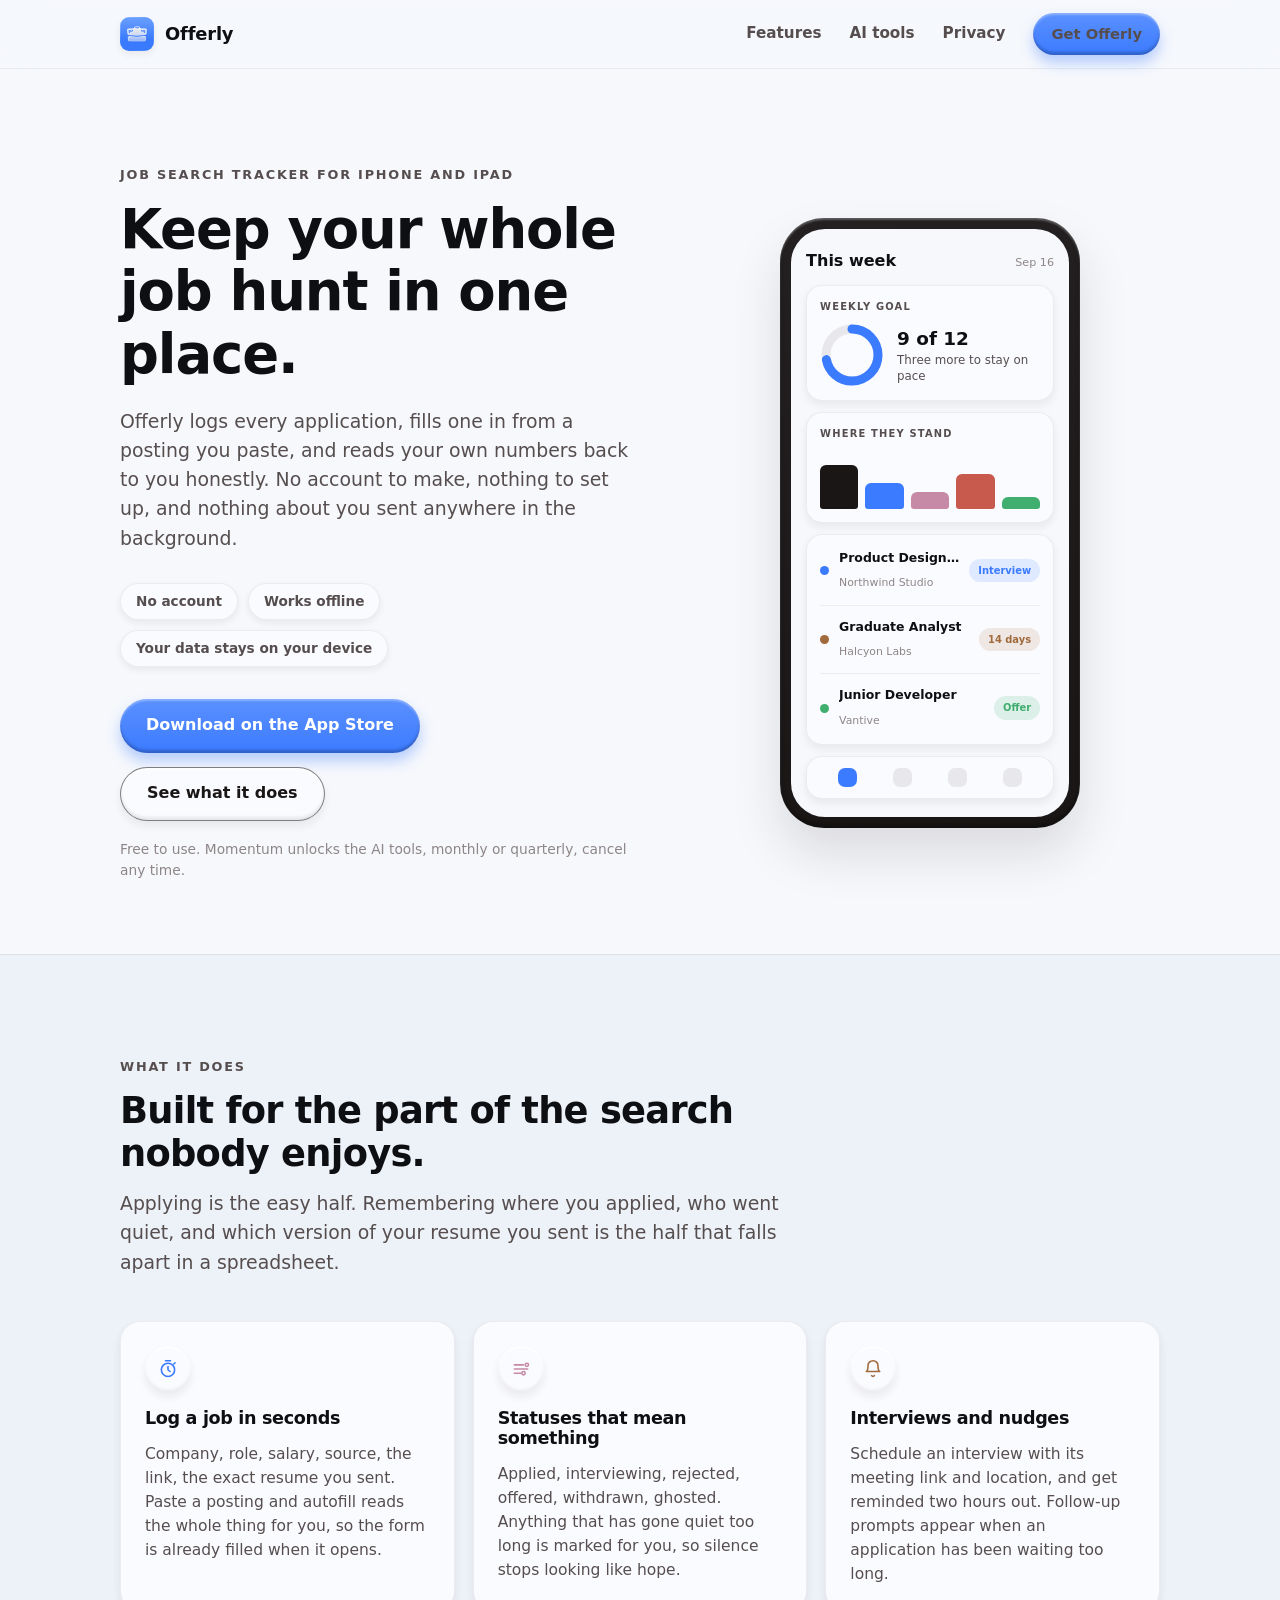
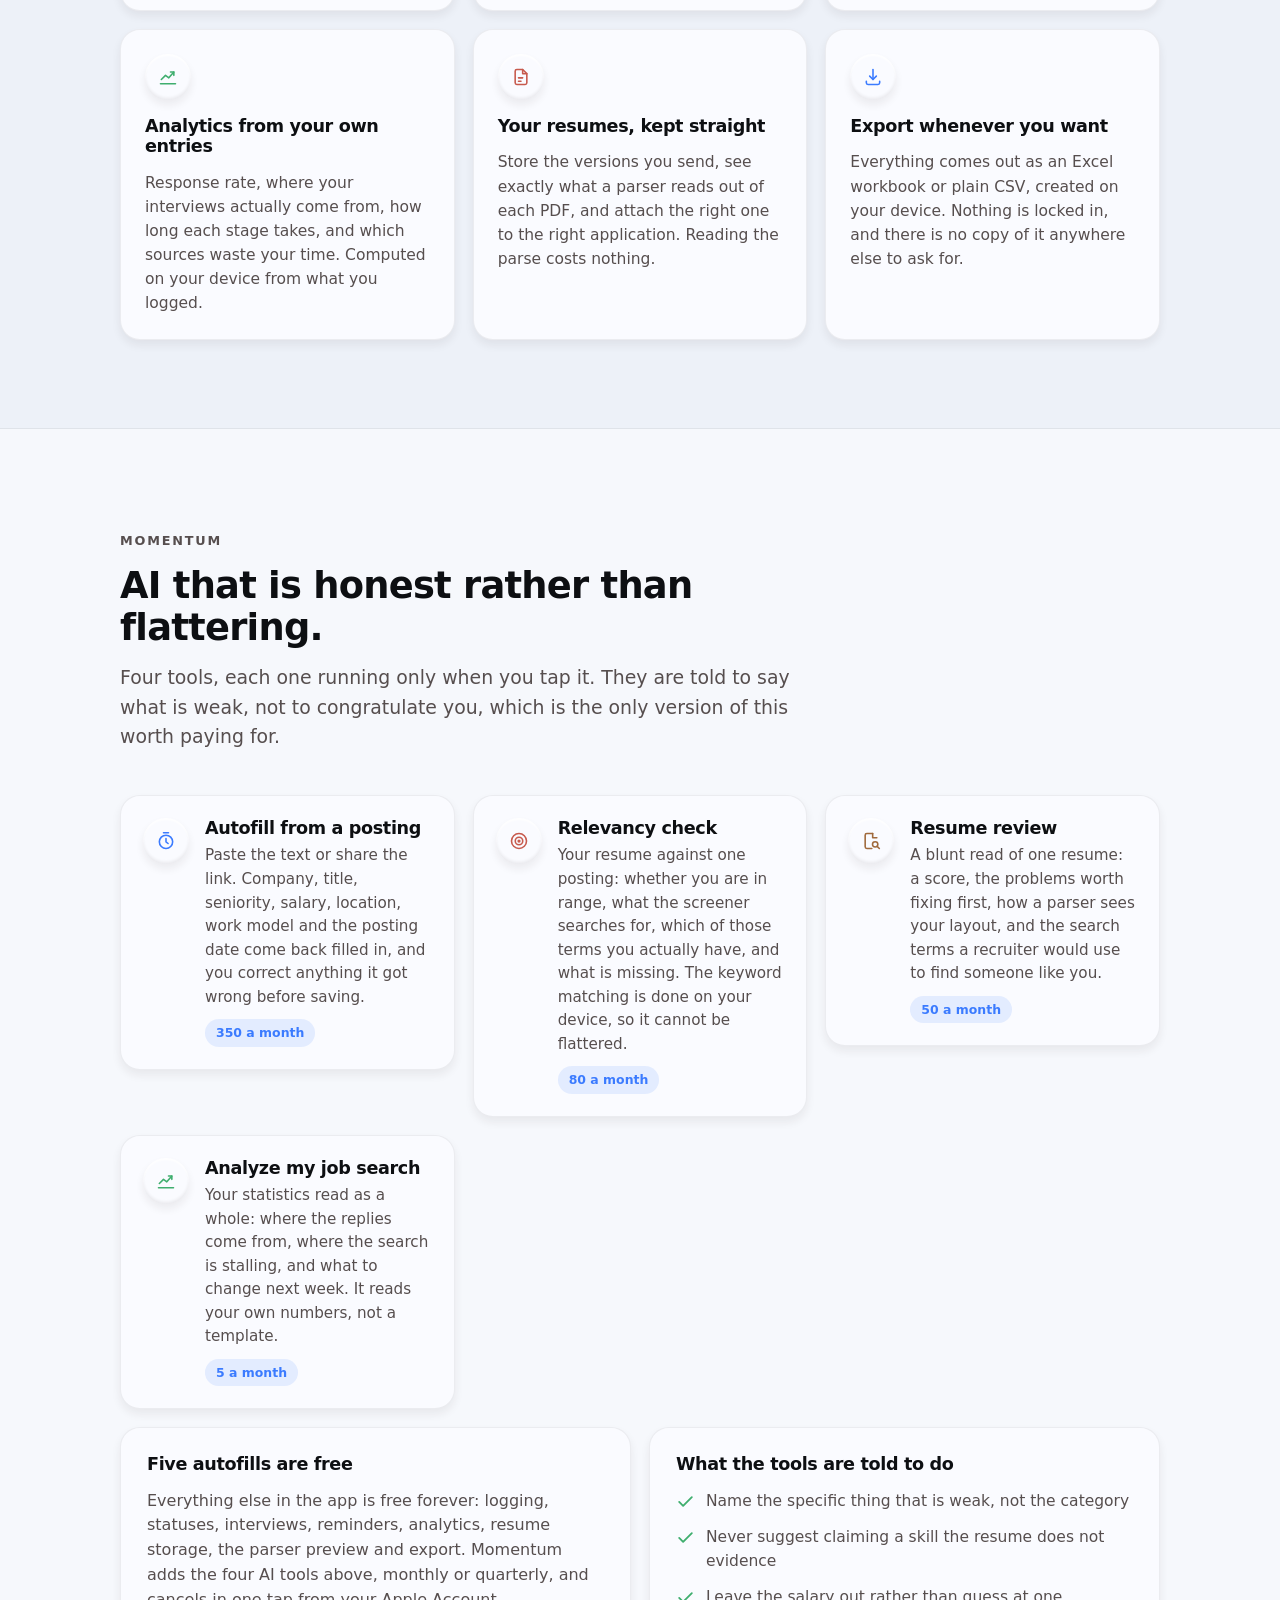
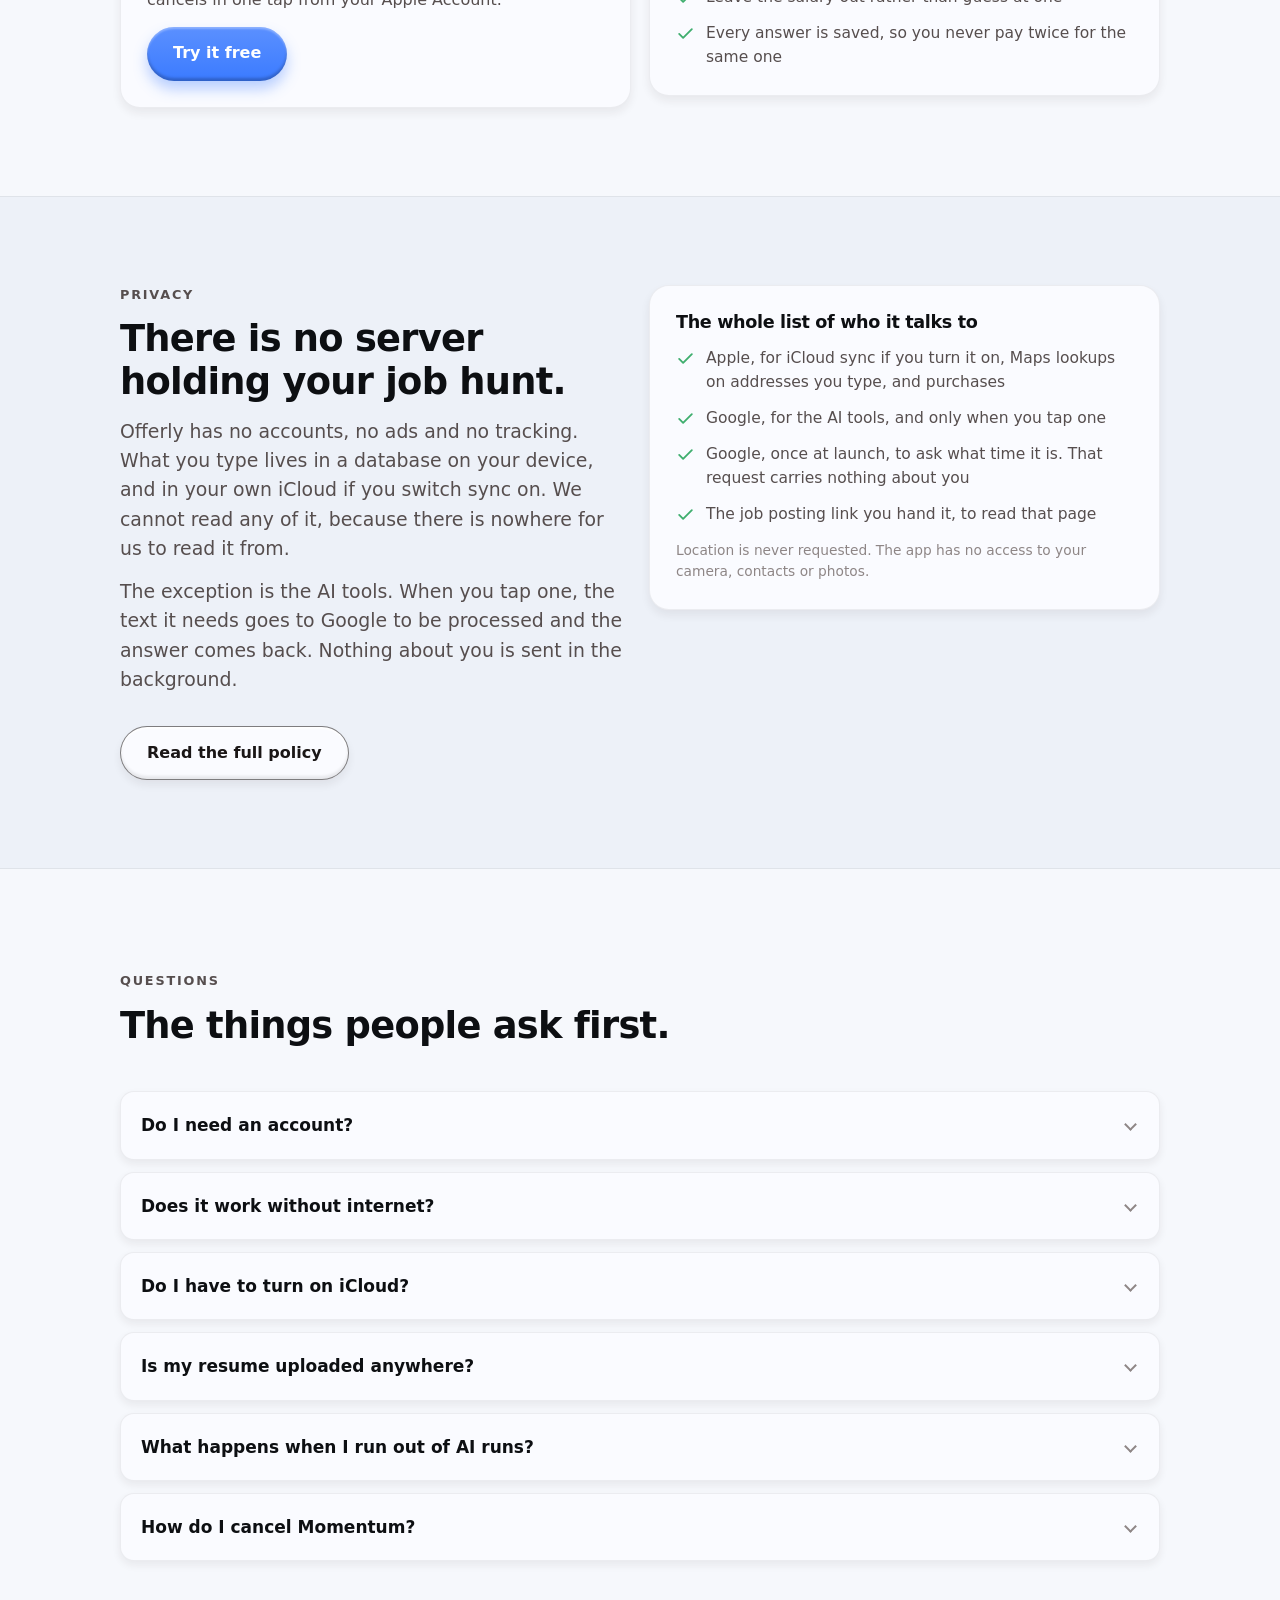
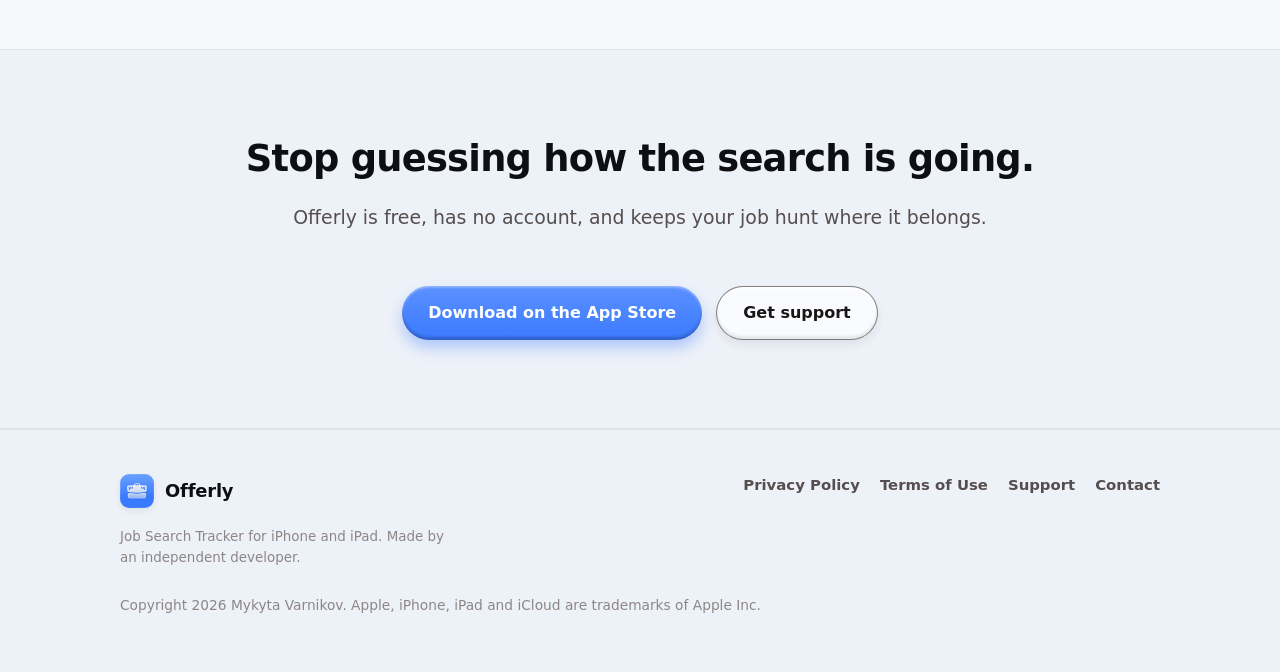
==== index.html @ c95f027c "Add the Offerly site" ====
<!doctype html>
<html lang="en">
<head>
<meta charset="utf-8">
<meta name="viewport" content="width=device-width, initial-scale=1, viewport-fit=cover">
<title>Offerly — Job Search Tracker for iPhone and iPad</title>
<meta name="description" content="Offerly keeps every job application, interview and resume in one place, fills applications in from a posting, and gives you an honest read on what is working. No account, no ads, no server holding your data.">
<link rel="canonical" href="https://kaisse99.github.io/offerly/">
<meta property="og:type" content="website">
<meta property="og:title" content="Offerly — Job Search Tracker">
<meta property="og:description" content="Every application in one place, filled in from the posting, with an honest read on what is working.">
<meta property="og:image" content="https://kaisse99.github.io/offerly/assets/icon.png">
<meta property="og:url" content="https://kaisse99.github.io/offerly/">
<meta name="twitter:card" content="summary_large_image">
<meta name="theme-color" content="#F6F8FC" media="(prefers-color-scheme: light)">
<meta name="theme-color" content="#0D0F12" media="(prefers-color-scheme: dark)">
<link rel="icon" href="assets/icon.png">
<link rel="apple-touch-icon" href="assets/icon.png">
<link rel="stylesheet" href="styles.css">
</head>
<body>
<a class="skip" href="#main">Skip to content</a>

<header class="site-head">
    <div class="wrap">
        <a class="wordmark" href="./"><img src="assets/icon.png" alt="" width="34" height="34">Offerly</a>
        <nav class="site-nav" aria-label="Primary">
            <a class="hide-sm" href="#features">Features</a>
            <a class="hide-sm" href="#ai">AI tools</a>
            <a class="hide-sm" href="#privacy">Privacy</a>
            <a class="btn btn-cobalt" href="https://apps.apple.com/app/offerly/idAPPLE_ID_HERE">Get Offerly</a>
        </nav>
    </div>
</header>

<main id="main">

<section class="hero">
    <div class="wrap">
        <div>
            <p class="eyebrow">Job Search Tracker for iPhone and iPad</p>
            <h1>Keep your whole job hunt in one place.</h1>
            <p class="lede">Offerly logs every application, fills one in from a posting you paste, and reads your own numbers back to you honestly. No account to make, nothing to set up, and nothing about you sent anywhere in the background.</p>
            <ul class="pill-row">
                <li>No account</li>
                <li>Works offline</li>
                <li>Your data stays on your device</li>
            </ul>
            <div class="hero-actions">
                <a class="btn btn-cobalt" href="https://apps.apple.com/app/offerly/idAPPLE_ID_HERE">Download on the App Store</a>
                <a class="btn btn-outline" href="#features">See what it does</a>
            </div>
            <p class="fine hero-note">Free to use. Momentum unlocks the AI tools, monthly or quarterly, cancel any time.</p>
        </div>

        <div class="hero-art">
            <div class="phone" role="img" aria-label="The Offerly home screen: a weekly goal of 9 of 12 applications, a status breakdown, and recent applications.">
                <div class="screen" aria-hidden="true">
                    <div class="screen-top"><strong>This week</strong><span>Sep 16</span></div>

                    <div class="mini">
                        <p class="mini-label">Weekly goal</p>
                        <div class="ring-row">
                            <svg class="ring" viewBox="0 0 64 64"><circle class="track" cx="32" cy="32" r="26"></circle><circle class="fill" cx="32" cy="32" r="26"></circle></svg>
                            <p class="ring-text"><b>9 of 12</b>Three more to stay on pace</p>
                        </div>
                    </div>

                    <div class="mini">
                        <p class="mini-label">Where they stand</p>
                        <div class="bars">
                            <i class="ink" style="height:78%"></i>
                            <i style="height:46%;background:#3B7BFF"></i>
                            <i style="height:30%;background:#C68AA6"></i>
                            <i style="height:62%;background:#C75A4D"></i>
                            <i style="height:22%;background:#3FAE6E"></i>
                        </div>
                    </div>

                    <div class="mini">
                        <div class="row">
                            <span class="dot" style="background:#3B7BFF"></span>
                            <span class="row-main"><b>Product Designer</b><span>Northwind Studio</span></span>
                            <span class="tag" style="background:rgba(59,123,255,.14);color:#3B7BFF">Interview</span>
                        </div>
                        <div class="row">
                            <span class="dot" style="background:#A06A3C"></span>
                            <span class="row-main"><b>Graduate Analyst</b><span>Halcyon Labs</span></span>
                            <span class="tag" style="background:rgba(160,106,60,.14);color:#A06A3C">14 days</span>
                        </div>
                        <div class="row">
                            <span class="dot" style="background:#3FAE6E"></span>
                            <span class="row-main"><b>Junior Developer</b><span>Vantive</span></span>
                            <span class="tag" style="background:rgba(63,174,110,.16);color:#3FAE6E">Offer</span>
                        </div>
                    </div>

                    <div class="mini tabbar"><i></i><i></i><i></i><i></i></div>
                </div>
            </div>
        </div>
    </div>
</section>

<section class="band band-sink" id="features">
    <div class="wrap">
        <div class="band-head">
            <p class="eyebrow">What it does</p>
            <h2>Built for the part of the search nobody enjoys.</h2>
            <p class="lede">Applying is the easy half. Remembering where you applied, who went quiet, and which version of your resume you sent is the half that falls apart in a spreadsheet.</p>
        </div>

        <div class="grid">
            <article class="card feature">
                <span class="badge accent"><svg viewBox="0 0 24 24" fill="none" stroke="currentColor" stroke-width="1.9" stroke-linecap="round" stroke-linejoin="round"><circle cx="12" cy="13" r="8"></circle><path d="M12 9v4l2.5 2M9 2h6M19 6l1.5-1.5"></path></svg></span>
                <h3>Log a job in seconds</h3>
                <p>Company, role, salary, source, the link, the exact resume you sent. Paste a posting and autofill reads the whole thing for you, so the form is already filled when it opens.</p>
            </article>

            <article class="card feature">
                <span class="badge rose"><svg viewBox="0 0 24 24" fill="none" stroke="currentColor" stroke-width="1.9" stroke-linecap="round" stroke-linejoin="round"><path d="M4 7h11M4 12h16M4 17h8"></path><circle cx="19" cy="7" r="2"></circle><circle cx="15" cy="17" r="2"></circle></svg></span>
                <h3>Statuses that mean something</h3>
                <p>Applied, interviewing, rejected, offered, withdrawn, ghosted. Anything that has gone quiet too long is marked for you, so silence stops looking like hope.</p>
            </article>

            <article class="card feature">
                <span class="badge amber"><svg viewBox="0 0 24 24" fill="none" stroke="currentColor" stroke-width="1.9" stroke-linecap="round" stroke-linejoin="round"><path d="M18 8A6 6 0 1 0 6 8c0 6-2 7-2 7h16s-2-1-2-7"></path><path d="M10.3 20a2 2 0 0 0 3.4 0"></path></svg></span>
                <h3>Interviews and nudges</h3>
                <p>Schedule an interview with its meeting link and location, and get reminded two hours out. Follow-up prompts appear when an application has been waiting too long.</p>
            </article>

            <article class="card feature">
                <span class="badge green"><svg viewBox="0 0 24 24" fill="none" stroke="currentColor" stroke-width="1.9" stroke-linecap="round" stroke-linejoin="round"><path d="M3 20h18"></path><path d="M4 15l5-5 4 3 6-7"></path><path d="M19 6h-4M19 6v4"></path></svg></span>
                <h3>Analytics from your own entries</h3>
                <p>Response rate, where your interviews actually come from, how long each stage takes, and which sources waste your time. Computed on your device from what you logged.</p>
            </article>

            <article class="card feature">
                <span class="badge rust"><svg viewBox="0 0 24 24" fill="none" stroke="currentColor" stroke-width="1.9" stroke-linecap="round" stroke-linejoin="round"><path d="M14 3H7a2 2 0 0 0-2 2v14a2 2 0 0 0 2 2h10a2 2 0 0 0 2-2V8z"></path><path d="M14 3v5h5M9 13h5M9 17h3"></path></svg></span>
                <h3>Your resumes, kept straight</h3>
                <p>Store the versions you send, see exactly what a parser reads out of each PDF, and attach the right one to the right application. Reading the parse costs nothing.</p>
            </article>

            <article class="card feature">
                <span class="badge accent"><svg viewBox="0 0 24 24" fill="none" stroke="currentColor" stroke-width="1.9" stroke-linecap="round" stroke-linejoin="round"><path d="M12 3v12"></path><path d="M8 11l4 4 4-4"></path><path d="M4 17v2a2 2 0 0 0 2 2h12a2 2 0 0 0 2-2v-2"></path></svg></span>
                <h3>Export whenever you want</h3>
                <p>Everything comes out as an Excel workbook or plain CSV, created on your device. Nothing is locked in, and there is no copy of it anywhere else to ask for.</p>
            </article>
        </div>
    </div>
</section>

<section class="band" id="ai">
    <div class="wrap">
        <div class="band-head">
            <p class="eyebrow">Momentum</p>
            <h2>AI that is honest rather than flattering.</h2>
            <p class="lede">Four tools, each one running only when you tap it. They are told to say what is weak, not to congratulate you, which is the only version of this worth paying for.</p>
        </div>

        <div class="split">
            <article class="card tool">
                <span class="badge accent"><svg viewBox="0 0 24 24" fill="none" stroke="currentColor" stroke-width="1.9" stroke-linecap="round" stroke-linejoin="round"><circle cx="12" cy="13" r="8"></circle><path d="M12 9v4l2.5 2M9 2h6"></path></svg></span>
                <div>
                    <h3>Autofill from a posting</h3>
                    <p>Paste the text or share the link. Company, title, seniority, salary, location, work model and the posting date come back filled in, and you correct anything it got wrong before saving.</p>
                    <span class="allow">350 a month</span>
                </div>
            </article>

            <article class="card tool">
                <span class="badge rust"><svg viewBox="0 0 24 24" fill="none" stroke="currentColor" stroke-width="1.9" stroke-linecap="round" stroke-linejoin="round"><circle cx="12" cy="12" r="9"></circle><circle cx="12" cy="12" r="4.5"></circle><circle cx="12" cy="12" r="1"></circle></svg></span>
                <div>
                    <h3>Relevancy check</h3>
                    <p>Your resume against one posting: whether you are in range, what the screener searches for, which of those terms you actually have, and what is missing. The keyword matching is done on your device, so it cannot be flattered.</p>
                    <span class="allow">80 a month</span>
                </div>
            </article>

            <article class="card tool">
                <span class="badge amber"><svg viewBox="0 0 24 24" fill="none" stroke="currentColor" stroke-width="1.9" stroke-linecap="round" stroke-linejoin="round"><path d="M14 3H7a2 2 0 0 0-2 2v14a2 2 0 0 0 2 2h6"></path><path d="M14 3v5h5"></path><circle cx="17" cy="16" r="3.2"></circle><path d="M19.4 18.4L22 21"></path></svg></span>
                <div>
                    <h3>Resume review</h3>
                    <p>A blunt read of one resume: a score, the problems worth fixing first, how a parser sees your layout, and the search terms a recruiter would use to find someone like you.</p>
                    <span class="allow">50 a month</span>
                </div>
            </article>

            <article class="card tool">
                <span class="badge green"><svg viewBox="0 0 24 24" fill="none" stroke="currentColor" stroke-width="1.9" stroke-linecap="round" stroke-linejoin="round"><path d="M3 20h18"></path><path d="M4 15l5-5 4 3 6-7"></path><path d="M19 6h-4M19 6v4"></path></svg></span>
                <div>
                    <h3>Analyze my job search</h3>
                    <p>Your statistics read as a whole: where the replies come from, where the search is stalling, and what to change next week. It reads your own numbers, not a template.</p>
                    <span class="allow">5 a month</span>
                </div>
            </article>
        </div>

        <div class="split" style="margin-top:18px">
            <article class="card note">
                <h3>Five autofills are free</h3>
                <p class="lede" style="font-size:1rem">Everything else in the app is free forever: logging, statuses, interviews, reminders, analytics, resume storage, the parser preview and export. Momentum adds the four AI tools above, monthly or quarterly, and cancels in one tap from your Apple Account.</p>
                <a class="btn btn-cobalt" href="https://apps.apple.com/app/offerly/idAPPLE_ID_HERE" style="justify-self:start">Try it free</a>
            </article>
            <article class="card note">
                <h3>What the tools are told to do</h3>
                <ul class="checks">
                    <li><svg viewBox="0 0 24 24" fill="none" stroke="currentColor" stroke-width="2.3" stroke-linecap="round" stroke-linejoin="round"><path d="M4 12.5l5 5L20 6.5"></path></svg>Name the specific thing that is weak, not the category</li>
                    <li><svg viewBox="0 0 24 24" fill="none" stroke="currentColor" stroke-width="2.3" stroke-linecap="round" stroke-linejoin="round"><path d="M4 12.5l5 5L20 6.5"></path></svg>Never suggest claiming a skill the resume does not evidence</li>
                    <li><svg viewBox="0 0 24 24" fill="none" stroke="currentColor" stroke-width="2.3" stroke-linecap="round" stroke-linejoin="round"><path d="M4 12.5l5 5L20 6.5"></path></svg>Leave the salary out rather than guess at one</li>
                    <li><svg viewBox="0 0 24 24" fill="none" stroke="currentColor" stroke-width="2.3" stroke-linecap="round" stroke-linejoin="round"><path d="M4 12.5l5 5L20 6.5"></path></svg>Every answer is saved, so you never pay twice for the same one</li>
                </ul>
            </article>
        </div>
    </div>
</section>

<section class="band band-sink" id="privacy">
    <div class="wrap">
        <div class="split">
            <div>
                <p class="eyebrow">Privacy</p>
                <h2>There is no server holding your job hunt.</h2>
                <p class="lede" style="margin-top:14px">Offerly has no accounts, no ads and no tracking. What you type lives in a database on your device, and in your own iCloud if you switch sync on. We cannot read any of it, because there is nowhere for us to read it from.</p>
                <p class="lede" style="margin-top:14px">The exception is the AI tools. When you tap one, the text it needs goes to Google to be processed and the answer comes back. Nothing about you is sent in the background.</p>
                <div class="hero-actions">
                    <a class="btn btn-outline" href="privacy.html">Read the full policy</a>
                </div>
            </div>
            <article class="card note">
                <h3>The whole list of who it talks to</h3>
                <ul class="checks">
                    <li><svg viewBox="0 0 24 24" fill="none" stroke="currentColor" stroke-width="2.3" stroke-linecap="round" stroke-linejoin="round"><path d="M4 12.5l5 5L20 6.5"></path></svg>Apple, for iCloud sync if you turn it on, Maps lookups on addresses you type, and purchases</li>
                    <li><svg viewBox="0 0 24 24" fill="none" stroke="currentColor" stroke-width="2.3" stroke-linecap="round" stroke-linejoin="round"><path d="M4 12.5l5 5L20 6.5"></path></svg>Google, for the AI tools, and only when you tap one</li>
                    <li><svg viewBox="0 0 24 24" fill="none" stroke="currentColor" stroke-width="2.3" stroke-linecap="round" stroke-linejoin="round"><path d="M4 12.5l5 5L20 6.5"></path></svg>Google, once at launch, to ask what time it is. That request carries nothing about you</li>
                    <li><svg viewBox="0 0 24 24" fill="none" stroke="currentColor" stroke-width="2.3" stroke-linecap="round" stroke-linejoin="round"><path d="M4 12.5l5 5L20 6.5"></path></svg>The job posting link you hand it, to read that page</li>
                </ul>
                <p class="fine">Location is never requested. The app has no access to your camera, contacts or photos.</p>
            </article>
        </div>
    </div>
</section>

<section class="band">
    <div class="wrap">
        <div class="band-head">
            <p class="eyebrow">Questions</p>
            <h2>The things people ask first.</h2>
        </div>

        <details class="faq">
            <summary>Do I need an account?</summary>
            <p>No. There is nothing to sign up for and no password. Open the app and start logging.</p>
        </details>
        <details class="faq">
            <summary>Does it work without internet?</summary>
            <p>Everything except the AI tools works offline, including logging, editing, analytics, reminders and export. The AI tools need a connection because the models run on Google's side.</p>
        </details>
        <details class="faq">
            <summary>Do I have to turn on iCloud?</summary>
            <p>No. iCloud sync is a switch in Settings, off unless you turn it on. With it on, your applications follow you to your other devices through your own private iCloud database.</p>
        </details>
        <details class="faq">
            <summary>Is my resume uploaded anywhere?</summary>
            <p>The PDF itself is never uploaded. When you run a tool that needs it, the text read out of that one resume is sent to be processed, and nothing else. The file stays on your device.</p>
        </details>
        <details class="faq">
            <summary>What happens when I run out of AI runs?</summary>
            <p>The tool tells you how many you have left and when the count resets, and the rest of the app carries on as normal. Allowances reset at the start of each month, and a run that fails without being processed is given back.</p>
        </details>
        <details class="faq">
            <summary>How do I cancel Momentum?</summary>
            <p>In the Settings app on your device, under your Apple Account, then Subscriptions. Cancelling stops the renewal and the AI tools keep working until the period you paid for ends.</p>
        </details>
    </div>
</section>

<section class="band band-sink">
    <div class="wrap cta">
        <h2>Stop guessing how the search is going.</h2>
        <p class="lede" style="text-align:center">Offerly is free, has no account, and keeps your job hunt where it belongs.</p>
        <div class="hero-actions">
            <a class="btn btn-cobalt" href="https://apps.apple.com/app/offerly/idAPPLE_ID_HERE">Download on the App Store</a>
            <a class="btn btn-outline" href="support.html">Get support</a>
        </div>
    </div>
</section>

</main>

<footer class="site-foot">
    <div class="wrap">
        <div>
            <a class="wordmark" href="./"><img src="assets/icon.png" alt="" width="34" height="34">Offerly</a>
            <p class="foot-note" style="margin-top:12px">Job Search Tracker for iPhone and iPad. Made by an independent developer.</p>
        </div>
        <nav class="foot-links" aria-label="Footer">
            <a href="privacy.html">Privacy Policy</a>
            <a href="terms.html">Terms of Use</a>
            <a href="support.html">Support</a>
            <a href="mailto:privacy.offerly@gmail.com">Contact</a>
        </nav>
    </div>
    <div class="wrap" style="margin-top:26px">
        <p class="fine">Copyright 2026 Mykyta Varnikov. Apple, iPhone, iPad and iCloud are trademarks of Apple Inc.</p>
    </div>
</footer>

</body>
</html>
---- styles.css ----
/* Offerly website — the app's clay design system, ported from Theme.swift.
   Palette, radii and shadow recipes are the same values the app compiles. */

:root {
    color-scheme: light dark;

    --bg: #F6F8FC;
    --bg-sink: #EDF1F8;
    --surface: #FAFBFF;

    --ink: #1A1616;
    --ink-strong: #0D0F12;
    --on-ink: #FFFFFF;
    --muted: #8E8686;
    --section: #564E4E;

    --accent: #3B7BFF;
    --accent-lift: #5B90FF;
    --green: #3FAE6E;
    --rust: #C75A4D;
    --amber: #A06A3C;
    --rose: #C68AA6;

    --card-edge: rgba(0, 0, 0, 0.06);
    --outline: rgba(26, 22, 22, 0.55);
    --shadow: rgba(43, 31, 31, 0.07);
    --shadow-deep: rgba(43, 31, 31, 0.13);
    --rim: rgba(255, 255, 255, 0.9);
    --shade: rgba(0, 0, 0, 0.08);
    --track: rgba(26, 22, 22, 0.08);
    --bezel: #1A1616;

    --radius: 20px;
    --radius-sm: 14px;
    --gutter: clamp(20px, 5vw, 40px);
    --measure: 1120px;
}

@media (prefers-color-scheme: dark) {
    :root {
        --bg: #0D0F12;
        --bg-sink: #090B0E;
        --surface: #15181D;

        --ink: #F5EFEF;
        --ink-strong: #F6F8FC;
        --on-ink: #1A1616;
        --muted: #ADA7A7;
        --section: #D6D0D0;

        --card-edge: rgba(255, 255, 255, 0.07);
        --outline: rgba(245, 239, 239, 0.45);
        --shadow: rgba(0, 0, 0, 0.40);
        --shadow-deep: rgba(0, 0, 0, 0.55);
        --rim: rgba(255, 255, 255, 0.06);
        --shade: rgba(0, 0, 0, 0.45);
        --track: rgba(255, 255, 255, 0.10);
        --bezel: #2A2D33;
    }
}

*, *::before, *::after { box-sizing: border-box; }

html { -webkit-text-size-adjust: 100%; scroll-behavior: smooth; }

@media (prefers-reduced-motion: reduce) {
    html { scroll-behavior: auto; }
    * { animation-duration: 0.01ms !important; transition-duration: 0.01ms !important; }
}

body {
    margin: 0;
    padding: env(safe-area-inset-top, 0px) 0 env(safe-area-inset-bottom, 0px);
    background: var(--bg);
    color: var(--ink);
    font-family: ui-rounded, "SF Pro Rounded", -apple-system, BlinkMacSystemFont, "Segoe UI Variable Display", "Segoe UI", system-ui, sans-serif;
    font-size: 17px;
    line-height: 1.55;
    -webkit-font-smoothing: antialiased;
}

img { max-width: 100%; display: block; }
a { color: var(--accent); text-underline-offset: 3px; }
a:hover { color: var(--accent-lift); }

h1, h2, h3 { color: var(--ink-strong); line-height: 1.15; letter-spacing: -0.02em; margin: 0; }
h1 { font-size: clamp(2.1rem, 5.4vw, 3.4rem); font-weight: 800; }
h2 { font-size: clamp(1.6rem, 3.6vw, 2.3rem); font-weight: 800; }
h3 { font-size: 1.1rem; font-weight: 700; }
p { margin: 0; }

.skip {
    position: absolute;
    left: -9999px;
    top: 0;
    background: var(--surface);
    color: var(--ink);
    padding: 12px 18px;
    border-radius: 0 0 var(--radius-sm) 0;
    z-index: 20;
}
.skip:focus { left: 0; }

:focus-visible { outline: 3px solid var(--accent); outline-offset: 3px; border-radius: 8px; }

.wrap { width: 100%; max-width: var(--measure); margin: 0 auto; padding-inline: var(--gutter); }

/* Clay surfaces: neuCard, ClayIconBadge and the two clay button styles. */

.card {
    background: var(--surface);
    border: 1px solid var(--card-edge);
    border-radius: var(--radius);
    box-shadow: 0 5px 10px var(--shadow);
}

.badge {
    flex: none;
    width: 46px;
    height: 46px;
    border-radius: 50%;
    background: var(--surface);
    box-shadow:
        inset 0 2px 2px var(--rim),
        inset 0 -2px 3px var(--shadow),
        0 5px 8px var(--shadow);
    display: grid;
    place-items: center;
    color: var(--ink);
}
.badge svg { width: 20px; height: 20px; }
.badge.accent { color: var(--accent); }
.badge.green { color: var(--green); }
.badge.rust { color: var(--rust); }
.badge.amber { color: var(--amber); }
.badge.rose { color: var(--rose); }

.btn {
    display: inline-flex;
    align-items: center;
    justify-content: center;
    gap: 9px;
    min-height: 54px;
    padding: 0 26px;
    border: none;
    border-radius: 999px;
    font: inherit;
    font-weight: 700;
    font-size: 1rem;
    text-decoration: none;
    cursor: pointer;
    transition: transform 0.18s cubic-bezier(0.32, 0.72, 0, 1), box-shadow 0.18s ease;
}
.btn:active { transform: scale(0.97); }

.btn-cobalt {
    background: linear-gradient(180deg, var(--accent-lift), var(--accent));
    color: #fff;
    box-shadow:
        inset 0 2px 2px rgba(255, 255, 255, 0.3),
        inset 0 -3px 3px rgba(0, 0, 0, 0.22),
        0 8px 14px rgba(59, 123, 255, 0.35);
}
.btn-cobalt:hover { color: #fff; box-shadow: inset 0 2px 2px rgba(255,255,255,.3), inset 0 -3px 3px rgba(0,0,0,.22), 0 11px 20px rgba(59,123,255,.42); }

.btn-outline {
    background: var(--surface);
    color: var(--ink);
    border: 1.3px solid var(--outline);
    box-shadow: inset 0 2px 2px var(--rim), inset 0 -3px 3px var(--shade), 0 5px 9px var(--shadow);
}
.btn-outline:hover { color: var(--ink); }

.eyebrow {
    font-size: 0.8rem;
    font-weight: 700;
    letter-spacing: 0.14em;
    text-transform: uppercase;
    color: var(--section);
    margin-bottom: 14px;
}

.lede { font-size: clamp(1.02rem, 2vw, 1.18rem); color: var(--section); max-width: 62ch; }
.fine { font-size: 0.86rem; color: var(--muted); }

/* Header */

.site-head {
    position: sticky;
    top: env(safe-area-inset-top, 0px);
    z-index: 10;
    background: color-mix(in srgb, var(--bg) 82%, transparent);
    backdrop-filter: saturate(180%) blur(18px);
    -webkit-backdrop-filter: saturate(180%) blur(18px);
    border-bottom: 1px solid var(--card-edge);
}
.site-head .wrap {
    display: flex;
    align-items: center;
    gap: 18px;
    min-height: 68px;
}
.wordmark {
    display: inline-flex;
    align-items: center;
    gap: 11px;
    font-weight: 800;
    font-size: 1.12rem;
    color: var(--ink-strong);
    text-decoration: none;
    letter-spacing: -0.01em;
}
.wordmark img {
    width: 34px;
    height: 34px;
    border-radius: 9px;
    box-shadow: 0 3px 7px var(--shadow);
}
.site-nav { margin-left: auto; display: flex; align-items: center; gap: clamp(14px, 2.5vw, 28px); }
.site-nav a { color: var(--section); text-decoration: none; font-weight: 600; font-size: 0.95rem; }
.site-nav a:hover { color: var(--ink-strong); }
.site-nav .btn { min-height: 42px; padding: 0 18px; font-size: 0.92rem; }
@media (max-width: 720px) {
    .site-nav .hide-sm { display: none; }
}

/* Hero */

.hero { padding: clamp(48px, 8vw, 96px) 0 clamp(36px, 6vw, 72px); }
.hero .wrap { display: grid; grid-template-columns: minmax(0, 1.05fr) minmax(0, 0.95fr); gap: clamp(32px, 6vw, 72px); align-items: center; }
.hero p.lede { margin-top: 20px; }
.hero-actions { display: flex; flex-wrap: wrap; gap: 14px; margin-top: 32px; }
.hero-note { margin-top: 18px; }

.pill-row { display: flex; flex-wrap: wrap; gap: 10px; margin-top: 30px; list-style: none; padding: 0; }
.pill-row li {
    font-size: 0.85rem;
    font-weight: 600;
    color: var(--section);
    background: var(--surface);
    border: 1px solid var(--card-edge);
    border-radius: 999px;
    padding: 7px 15px;
    box-shadow: 0 3px 7px var(--shadow);
}

@media (max-width: 900px) {
    .hero .wrap { grid-template-columns: 1fr; }
    .hero-art { justify-self: center; }
}

/* The phone, drawn rather than screenshotted */

.phone {
    width: min(300px, 78vw);
    aspect-ratio: 300 / 610;
    border-radius: 44px;
    padding: 11px;
    background: linear-gradient(170deg, color-mix(in srgb, var(--bezel) 88%, #6A6A72), var(--bezel));
    box-shadow: 0 26px 50px var(--shadow-deep), inset 0 2px 2px rgba(255, 255, 255, 0.28), inset 0 -4px 5px rgba(0, 0, 0, 0.35);
    margin-inline: auto;
}
.screen {
    height: 100%;
    border-radius: 34px;
    background: var(--bg);
    padding: 20px 15px;
    overflow: hidden;
    display: flex;
    flex-direction: column;
    gap: 11px;
}
.screen-top { display: flex; align-items: baseline; justify-content: space-between; }
.screen-top strong { font-size: 1rem; color: var(--ink-strong); }
.screen-top span { font-size: 0.7rem; color: var(--muted); }
.mini {
    background: var(--surface);
    border: 1px solid var(--card-edge);
    border-radius: 16px;
    box-shadow: 0 4px 8px var(--shadow);
    padding: 13px;
}
.mini-label { font-size: 0.62rem; font-weight: 700; letter-spacing: 0.12em; text-transform: uppercase; color: var(--section); }
.ring-row { display: flex; align-items: center; gap: 13px; margin-top: 9px; }
.ring { width: 64px; height: 64px; flex: none; }
.ring circle { fill: none; stroke-width: 9; stroke-linecap: round; }
.ring .track { stroke: var(--track); }
.ring .fill { stroke: var(--accent); stroke-dasharray: 163; stroke-dashoffset: 46; transform: rotate(-90deg); transform-origin: 50% 50%; }
.ring-text { font-size: 0.74rem; color: var(--section); line-height: 1.4; }
.ring-text b { display: block; font-size: 1.15rem; color: var(--ink-strong); }
.bars { display: flex; align-items: flex-end; gap: 7px; height: 56px; margin-top: 11px; }
.bars i { flex: 1; border-radius: 6px 6px 3px 3px; display: block; }
.bars i.ink { background: var(--ink); }
.tabbar { margin-top: auto; display: flex; justify-content: space-around; align-items: center; padding: 11px 13px; }
.tabbar i { width: 19px; height: 19px; border-radius: 7px; background: var(--track); display: block; }
.tabbar i:first-child { background: var(--accent); }

.row { display: flex; align-items: center; gap: 10px; }
.row + .row { margin-top: 11px; padding-top: 11px; border-top: 1px solid var(--card-edge); }
.dot { width: 9px; height: 9px; border-radius: 50%; flex: none; }
.row-main { min-width: 0; flex: 1; }
.row-main b { display: block; font-size: 0.78rem; color: var(--ink-strong); font-weight: 700; white-space: nowrap; overflow: hidden; text-overflow: ellipsis; }
.row-main span { font-size: 0.68rem; color: var(--muted); }
.tag { font-size: 0.62rem; font-weight: 700; padding: 4px 9px; border-radius: 999px; }

/* Sections */

section { scroll-margin-top: 90px; }
.band { padding: clamp(48px, 7vw, 88px) 0; }
.band-sink { background: var(--bg-sink); border-block: 1px solid var(--card-edge); }
.band-head { max-width: 62ch; margin-bottom: clamp(28px, 4vw, 44px); }
.band-head p { margin-top: 14px; }

.grid { display: grid; gap: 18px; grid-template-columns: repeat(auto-fit, minmax(270px, 1fr)); }
.feature { padding: 24px; display: flex; flex-direction: column; gap: 14px; }
.feature h3 { margin-top: 2px; }
.feature p { color: var(--section); font-size: 0.97rem; }

.split { display: grid; grid-template-columns: repeat(auto-fit, minmax(300px, 1fr)); gap: 18px; align-items: start; }

.tool { padding: 22px; display: grid; grid-template-columns: auto 1fr; gap: 16px; align-items: start; }
.tool h3 { margin-bottom: 6px; }
.tool p { color: var(--section); font-size: 0.95rem; }
.tool .allow { display: inline-block; margin-top: 10px; font-size: 0.78rem; font-weight: 700; color: var(--accent); background: color-mix(in srgb, var(--accent) 12%, transparent); border-radius: 999px; padding: 4px 11px; }

.checks { list-style: none; margin: 0; padding: 0; display: grid; gap: 12px; }
.checks li { display: flex; gap: 11px; align-items: flex-start; color: var(--section); font-size: 0.97rem; }
.checks svg { flex: none; width: 19px; height: 19px; margin-top: 3px; color: var(--green); }

.note { padding: 26px; display: grid; gap: 14px; }
.note strong { color: var(--ink-strong); }

details.faq {
    border: 1px solid var(--card-edge);
    border-radius: var(--radius-sm);
    background: var(--surface);
    box-shadow: 0 4px 8px var(--shadow);
    padding: 4px 20px;
}
details.faq + details.faq { margin-top: 12px; }
details.faq summary {
    cursor: pointer;
    list-style: none;
    padding: 16px 30px 16px 0;
    font-weight: 700;
    color: var(--ink-strong);
    position: relative;
}
details.faq summary::-webkit-details-marker { display: none; }
details.faq summary::after {
    content: "";
    position: absolute;
    right: 4px;
    top: 24px;
    width: 9px;
    height: 9px;
    border-right: 2px solid var(--muted);
    border-bottom: 2px solid var(--muted);
    transform: rotate(45deg);
    transition: transform 0.2s ease;
}
details.faq[open] summary::after { transform: rotate(-135deg); top: 28px; }
details.faq p { padding: 0 0 18px; color: var(--section); font-size: 0.97rem; }

.cta { text-align: center; display: grid; justify-items: center; gap: 22px; }
.cta .hero-actions { justify-content: center; }

/* Long-form pages */

.doc { padding: clamp(36px, 6vw, 64px) 0 clamp(48px, 7vw, 80px); }
.doc .wrap { max-width: 820px; }
.doc-head { margin-bottom: clamp(28px, 4vw, 40px); }
.doc-head p { margin-top: 12px; }
.policy { display: grid; gap: 16px; }
.policy article { padding: 24px; }
.policy-head { display: flex; align-items: center; gap: 13px; margin-bottom: 14px; }
.policy-head h2 { font-size: 1.17rem; }
.policy p { color: var(--ink); font-size: 1rem; }
.policy p + p,
.policy ul + p { margin-top: 13px; }
.policy ul { margin: 13px 0 0; padding-left: 20px; color: var(--ink); display: grid; gap: 7px; }
.policy li::marker { color: var(--muted); }
.doc-foot { text-align: center; padding: 30px 0 6px; display: grid; gap: 7px; }
.doc-foot strong { color: var(--section); font-size: 0.86rem; }

/* Footer */

.site-foot { border-top: 1px solid var(--card-edge); padding: 44px 0 56px; background: var(--bg-sink); }
.site-foot .wrap { display: flex; flex-wrap: wrap; gap: 26px; justify-content: space-between; align-items: flex-start; }
.foot-links { display: flex; flex-wrap: wrap; gap: 20px; }
.foot-links a { color: var(--section); text-decoration: none; font-weight: 600; font-size: 0.93rem; }
.foot-links a:hover { color: var(--ink-strong); text-decoration: underline; }
.foot-note { color: var(--muted); font-size: 0.84rem; max-width: 40ch; }
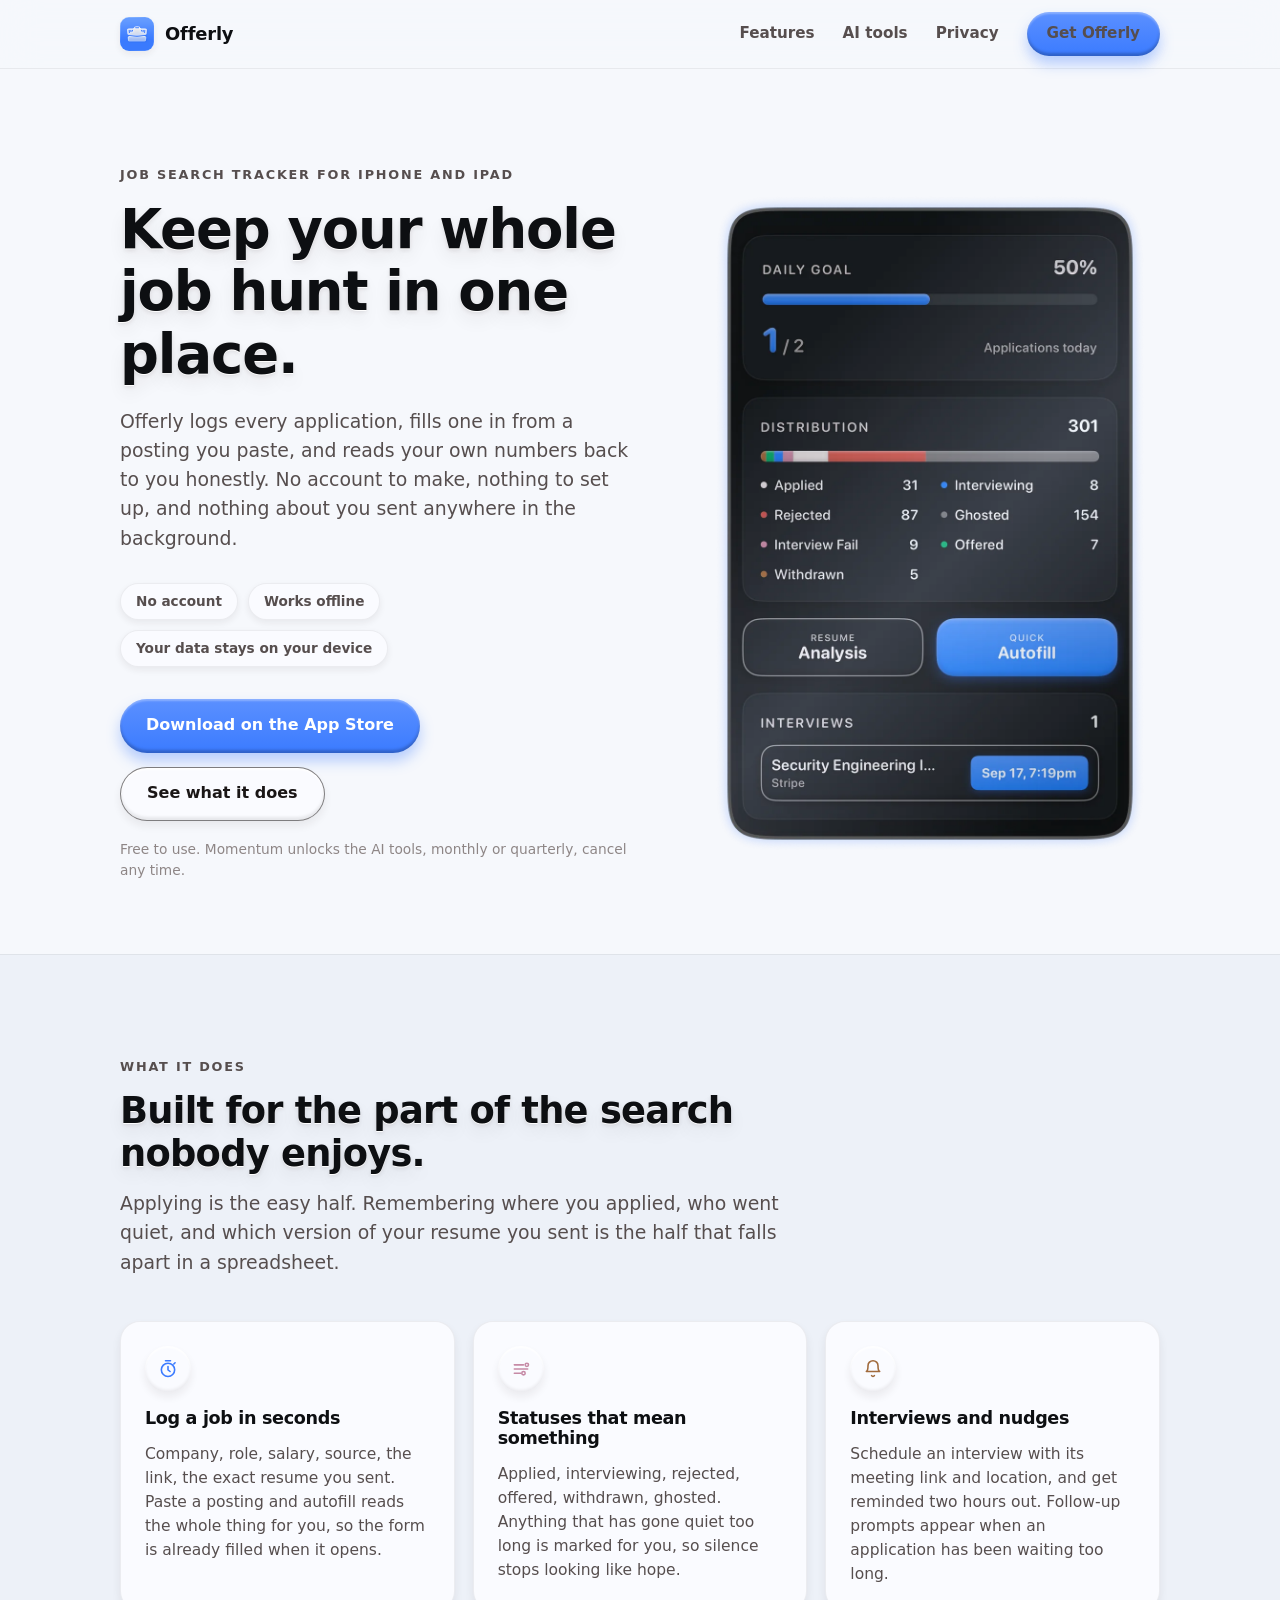
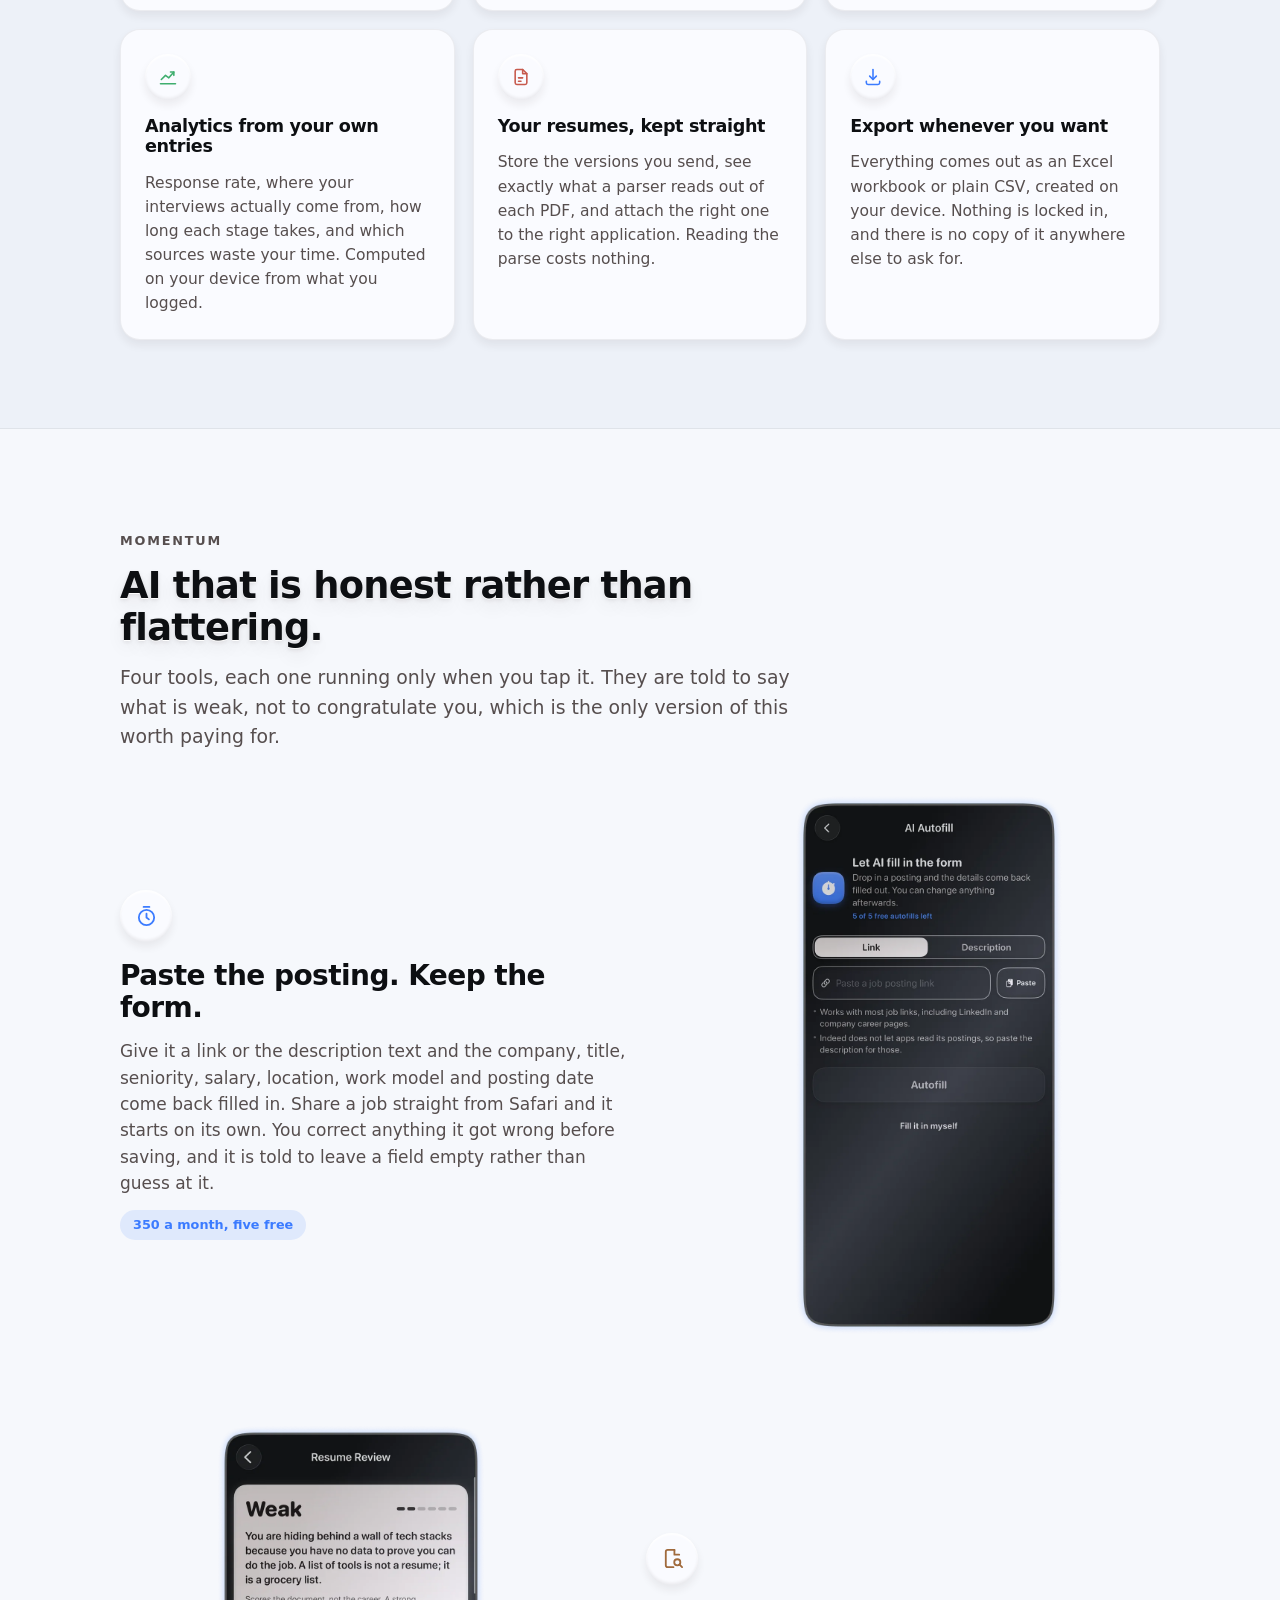
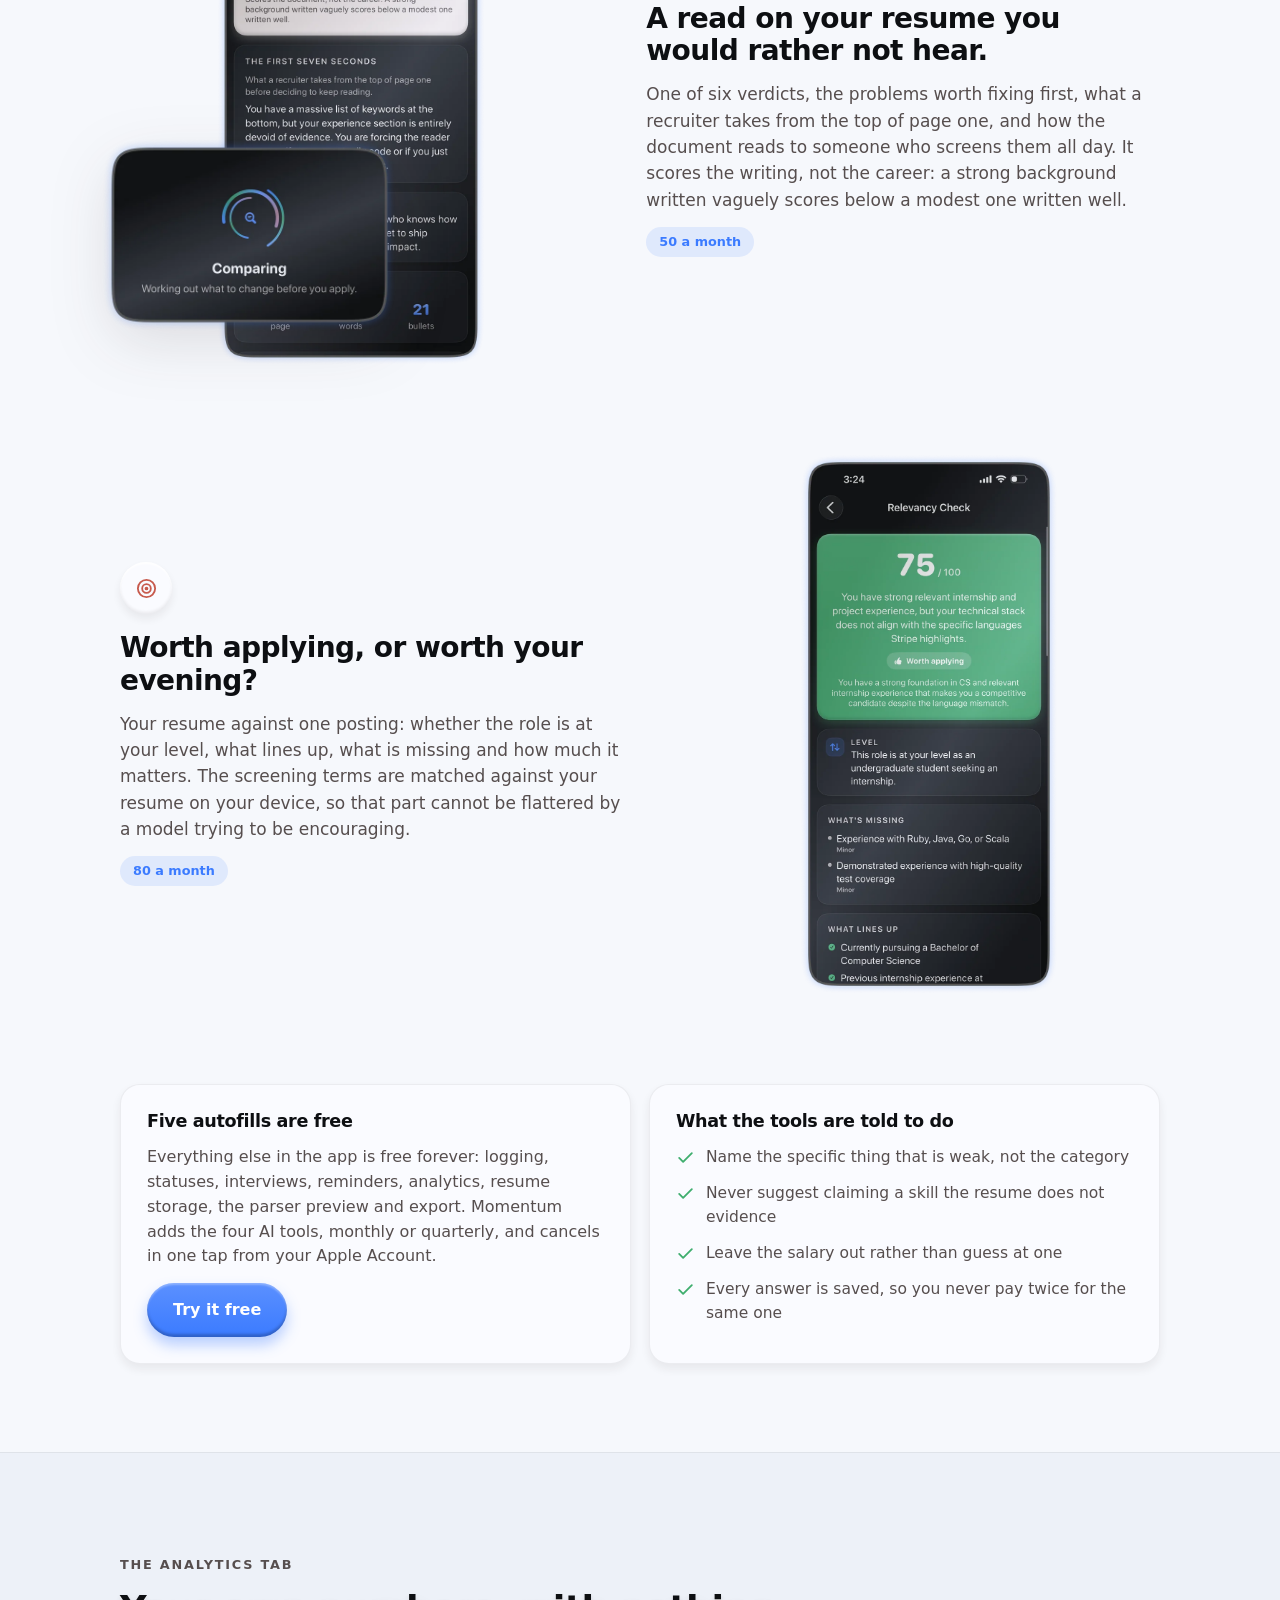
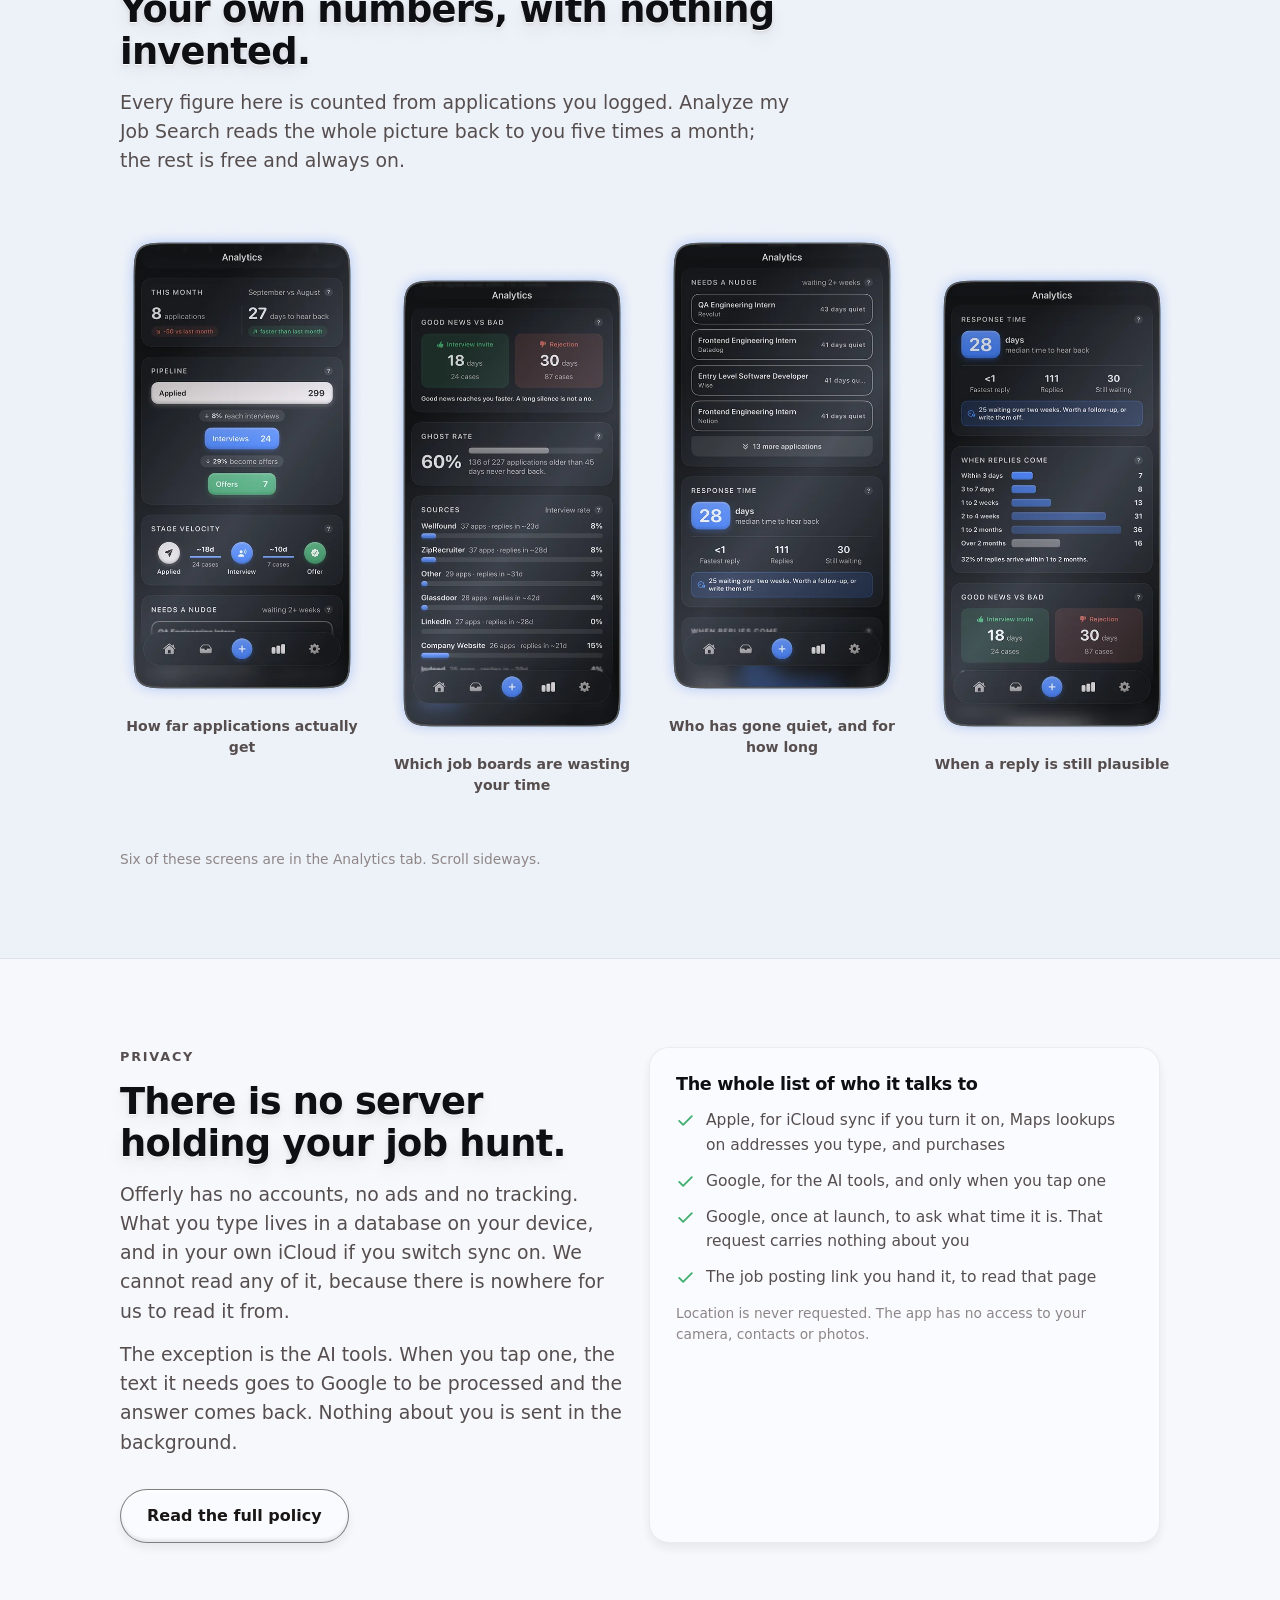
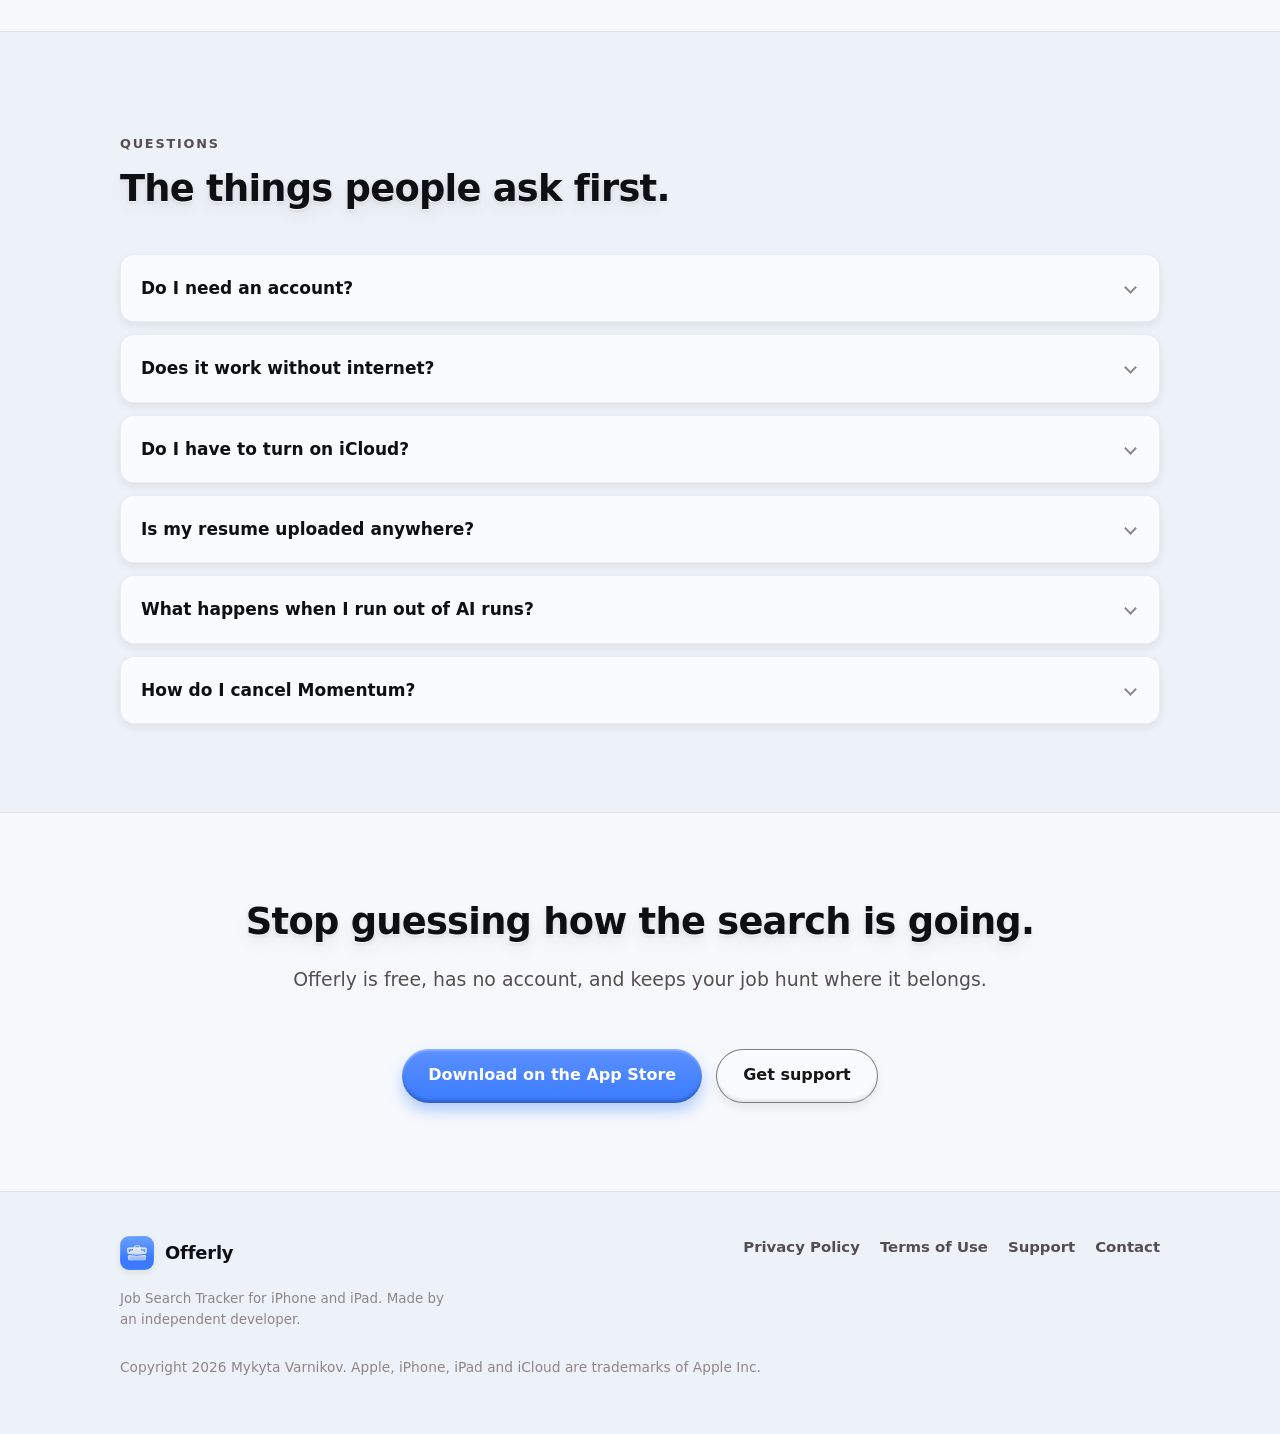
==== commit 62de2626: "Put the real app on the page, and mould the headings The hero held a phone drawn in CSS, which was h" ====
--- a/index.html
+++ b/index.html
@@ -28,7 +28,7 @@
             <a class="hide-sm" href="#features">Features</a>
             <a class="hide-sm" href="#ai">AI tools</a>
             <a class="hide-sm" href="#privacy">Privacy</a>
-            <a class="btn btn-cobalt" href="https://apps.apple.com/app/offerly/idAPPLE_ID_HERE">Get Offerly</a>
+            <a class="btn btn-cobalt" href="https://apps.apple.com/app/offerly/id6758880781">Get Offerly</a>
         </nav>
     </div>
 </header>
@@ -47,57 +47,14 @@
                 <li>Your data stays on your device</li>
             </ul>
             <div class="hero-actions">
-                <a class="btn btn-cobalt" href="https://apps.apple.com/app/offerly/idAPPLE_ID_HERE">Download on the App Store</a>
+                <a class="btn btn-cobalt" href="https://apps.apple.com/app/offerly/id6758880781">Download on the App Store</a>
                 <a class="btn btn-outline" href="#features">See what it does</a>
             </div>
             <p class="fine hero-note">Free to use. Momentum unlocks the AI tools, monthly or quarterly, cancel any time.</p>
         </div>
 
         <div class="hero-art">
-            <div class="phone" role="img" aria-label="The Offerly home screen: a weekly goal of 9 of 12 applications, a status breakdown, and recent applications.">
-                <div class="screen" aria-hidden="true">
-                    <div class="screen-top"><strong>This week</strong><span>Sep 16</span></div>
-
-                    <div class="mini">
-                        <p class="mini-label">Weekly goal</p>
-                        <div class="ring-row">
-                            <svg class="ring" viewBox="0 0 64 64"><circle class="track" cx="32" cy="32" r="26"></circle><circle class="fill" cx="32" cy="32" r="26"></circle></svg>
-                            <p class="ring-text"><b>9 of 12</b>Three more to stay on pace</p>
-                        </div>
-                    </div>
-
-                    <div class="mini">
-                        <p class="mini-label">Where they stand</p>
-                        <div class="bars">
-                            <i class="ink" style="height:78%"></i>
-                            <i style="height:46%;background:#3B7BFF"></i>
-                            <i style="height:30%;background:#C68AA6"></i>
-                            <i style="height:62%;background:#C75A4D"></i>
-                            <i style="height:22%;background:#3FAE6E"></i>
-                        </div>
-                    </div>
-
-                    <div class="mini">
-                        <div class="row">
-                            <span class="dot" style="background:#3B7BFF"></span>
-                            <span class="row-main"><b>Product Designer</b><span>Northwind Studio</span></span>
-                            <span class="tag" style="background:rgba(59,123,255,.14);color:#3B7BFF">Interview</span>
-                        </div>
-                        <div class="row">
-                            <span class="dot" style="background:#A06A3C"></span>
-                            <span class="row-main"><b>Graduate Analyst</b><span>Halcyon Labs</span></span>
-                            <span class="tag" style="background:rgba(160,106,60,.14);color:#A06A3C">14 days</span>
-                        </div>
-                        <div class="row">
-                            <span class="dot" style="background:#3FAE6E"></span>
-                            <span class="row-main"><b>Junior Developer</b><span>Vantive</span></span>
-                            <span class="tag" style="background:rgba(63,174,110,.16);color:#3FAE6E">Offer</span>
-                        </div>
-                    </div>
-
-                    <div class="mini tabbar"><i></i><i></i><i></i><i></i></div>
-                </div>
-            </div>
+            <img src="assets/shots/home.webp" width="900" height="1376" alt="The Offerly home screen: a daily goal of one of two applications, a distribution bar across 301 applications, and an upcoming interview." fetchpriority="high" decoding="async">
         </div>
     </div>
 </section>
@@ -158,49 +115,48 @@
             <p class="lede">Four tools, each one running only when you tap it. They are told to say what is weak, not to congratulate you, which is the only version of this worth paying for.</p>
         </div>
 
-        <div class="split">
-            <article class="card tool">
+        <div class="showcase">
+            <div class="showcase-text">
                 <span class="badge accent"><svg viewBox="0 0 24 24" fill="none" stroke="currentColor" stroke-width="1.9" stroke-linecap="round" stroke-linejoin="round"><circle cx="12" cy="13" r="8"></circle><path d="M12 9v4l2.5 2M9 2h6"></path></svg></span>
-                <div>
-                    <h3>Autofill from a posting</h3>
-                    <p>Paste the text or share the link. Company, title, seniority, salary, location, work model and the posting date come back filled in, and you correct anything it got wrong before saving.</p>
-                    <span class="allow">350 a month</span>
-                </div>
-            </article>
-
-            <article class="card tool">
+                <h3>Paste the posting. Keep the form.</h3>
+                <p>Give it a link or the description text and the company, title, seniority, salary, location, work model and posting date come back filled in. Share a job straight from Safari and it starts on its own. You correct anything it got wrong before saving, and it is told to leave a field empty rather than guess at it.</p>
+                <span class="allow">350 a month, five free</span>
+            </div>
+            <figure class="showcase-art">
+                <img src="assets/shots/autofill.webp" width="720" height="1448" alt="The AI Autofill screen with a field for a job posting link and a paste button." loading="lazy" decoding="async">
+            </figure>
+        </div>
+
+        <div class="showcase flip">
+            <div class="showcase-text">
+                <span class="badge amber"><svg viewBox="0 0 24 24" fill="none" stroke="currentColor" stroke-width="1.9" stroke-linecap="round" stroke-linejoin="round"><path d="M14 3H7a2 2 0 0 0-2 2v14a2 2 0 0 0 2 2h6"></path><path d="M14 3v5h5"></path><circle cx="17" cy="16" r="3.2"></circle><path d="M19.4 18.4L22 21"></path></svg></span>
+                <h3>A read on your resume you would rather not hear.</h3>
+                <p>One of six verdicts, the problems worth fixing first, what a recruiter takes from the top of page one, and how the document reads to someone who screens them all day. It scores the writing, not the career: a strong background written vaguely scores below a modest one written well.</p>
+                <span class="allow">50 a month</span>
+            </div>
+            <figure class="showcase-art">
+                <img src="assets/shots/review.webp" width="720" height="1452" alt="A resume review scored Weak, with a blunt verdict and a breakdown of the first seven seconds a recruiter spends on it." loading="lazy" decoding="async">
+                <img class="chip" src="assets/shots/comparing.webp" width="620" height="408" alt="" loading="lazy" decoding="async">
+            </figure>
+        </div>
+
+        <div class="showcase">
+            <div class="showcase-text">
                 <span class="badge rust"><svg viewBox="0 0 24 24" fill="none" stroke="currentColor" stroke-width="1.9" stroke-linecap="round" stroke-linejoin="round"><circle cx="12" cy="12" r="9"></circle><circle cx="12" cy="12" r="4.5"></circle><circle cx="12" cy="12" r="1"></circle></svg></span>
-                <div>
-                    <h3>Relevancy check</h3>
-                    <p>Your resume against one posting: whether you are in range, what the screener searches for, which of those terms you actually have, and what is missing. The keyword matching is done on your device, so it cannot be flattered.</p>
-                    <span class="allow">80 a month</span>
-                </div>
-            </article>
-
-            <article class="card tool">
-                <span class="badge amber"><svg viewBox="0 0 24 24" fill="none" stroke="currentColor" stroke-width="1.9" stroke-linecap="round" stroke-linejoin="round"><path d="M14 3H7a2 2 0 0 0-2 2v14a2 2 0 0 0 2 2h6"></path><path d="M14 3v5h5"></path><circle cx="17" cy="16" r="3.2"></circle><path d="M19.4 18.4L22 21"></path></svg></span>
-                <div>
-                    <h3>Resume review</h3>
-                    <p>A blunt read of one resume: a score, the problems worth fixing first, how a parser sees your layout, and the search terms a recruiter would use to find someone like you.</p>
-                    <span class="allow">50 a month</span>
-                </div>
-            </article>
-
-            <article class="card tool">
-                <span class="badge green"><svg viewBox="0 0 24 24" fill="none" stroke="currentColor" stroke-width="1.9" stroke-linecap="round" stroke-linejoin="round"><path d="M3 20h18"></path><path d="M4 15l5-5 4 3 6-7"></path><path d="M19 6h-4M19 6v4"></path></svg></span>
-                <div>
-                    <h3>Analyze my job search</h3>
-                    <p>Your statistics read as a whole: where the replies come from, where the search is stalling, and what to change next week. It reads your own numbers, not a template.</p>
-                    <span class="allow">5 a month</span>
-                </div>
-            </article>
-        </div>
-
-        <div class="split" style="margin-top:18px">
+                <h3>Worth applying, or worth your evening?</h3>
+                <p>Your resume against one posting: whether the role is at your level, what lines up, what is missing and how much it matters. The screening terms are matched against your resume on your device, so that part cannot be flattered by a model trying to be encouraging.</p>
+                <span class="allow">80 a month</span>
+            </div>
+            <figure class="showcase-art">
+                <img src="assets/shots/relevancy.webp" width="720" height="1509" alt="A relevancy check scoring 75 out of 100 and marked Worth applying, with what lines up and what is missing." loading="lazy" decoding="async">
+            </figure>
+        </div>
+
+        <div class="split" style="margin-top:clamp(44px,7vw,92px)">
             <article class="card note">
                 <h3>Five autofills are free</h3>
-                <p class="lede" style="font-size:1rem">Everything else in the app is free forever: logging, statuses, interviews, reminders, analytics, resume storage, the parser preview and export. Momentum adds the four AI tools above, monthly or quarterly, and cancels in one tap from your Apple Account.</p>
-                <a class="btn btn-cobalt" href="https://apps.apple.com/app/offerly/idAPPLE_ID_HERE" style="justify-self:start">Try it free</a>
+                <p class="lede" style="font-size:1rem">Everything else in the app is free forever: logging, statuses, interviews, reminders, analytics, resume storage, the parser preview and export. Momentum adds the four AI tools, monthly or quarterly, and cancels in one tap from your Apple Account.</p>
+                <a class="btn btn-cobalt" href="https://apps.apple.com/app/offerly/id6758880781" style="justify-self:start">Try it free</a>
             </article>
             <article class="card note">
                 <h3>What the tools are told to do</h3>
@@ -215,7 +171,55 @@
     </div>
 </section>
 
-<section class="band band-sink" id="privacy">
+<section class="band band-sink" id="screens">
+    <div class="wrap">
+        <div class="band-head">
+            <p class="eyebrow">The Analytics tab</p>
+            <h2>Your own numbers, with nothing invented.</h2>
+            <p class="lede">Every figure here is counted from applications you logged. Analyze my Job Search reads the whole picture back to you five times a month; the rest is free and always on.</p>
+        </div>
+    </div>
+
+    <div class="wrap">
+        <div class="rail">
+            <figure class="rail-item">
+                <img src="assets/shots/stats-pipeline.webp" width="480" height="929" alt="This month against last, a pipeline from 299 applied to 24 interviews to 7 offers, and stage velocity." loading="lazy" decoding="async">
+                <figcaption>How far applications actually get</figcaption>
+            </figure>
+            <figure class="rail-item">
+                <img src="assets/shots/stats-sources.webp" width="480" height="929" alt="Interview invites arriving in 18 days against rejections in 30, a 60 percent ghost rate, and interview rates by source." loading="lazy" decoding="async">
+                <figcaption>Which job boards are wasting your time</figcaption>
+            </figure>
+            <figure class="rail-item">
+                <img src="assets/shots/stats-nudge.webp" width="480" height="929" alt="Four applications quiet for over forty days, and a median response time of 28 days." loading="lazy" decoding="async">
+                <figcaption>Who has gone quiet, and for how long</figcaption>
+            </figure>
+            <figure class="rail-item">
+                <img src="assets/shots/stats-response.webp" width="480" height="929" alt="A breakdown of when replies come, from within three days to over two months." loading="lazy" decoding="async">
+                <figcaption>When a reply is still plausible</figcaption>
+            </figure>
+            <figure class="rail-item">
+                <img src="assets/shots/stats-shape.webp" width="480" height="929" alt="Interview rates for on-site, remote and hybrid roles, by seniority, and by how early you applied." loading="lazy" decoding="async">
+                <figcaption>What kind of role replies to you</figcaption>
+            </figure>
+            <figure class="rail-item">
+                <img src="assets/shots/stats-activity.webp" width="480" height="929" alt="Applications per day over two weeks, and this month measured against last month." loading="lazy" decoding="async">
+                <figcaption>Whether you are keeping the pace</figcaption>
+            </figure>
+            <figure class="rail-item">
+                <img src="assets/shots/logs.webp" width="620" height="1221" alt="The Logs tab filtered to interviewing, showing four applications with salaries and dates." loading="lazy" decoding="async">
+                <figcaption>Every application, searchable</figcaption>
+            </figure>
+            <figure class="rail-item">
+                <img src="assets/shots/details.webp" width="620" height="1245" alt="An application detail screen for a Stripe internship with salary, source, work arrangement and posting age." loading="lazy" decoding="async">
+                <figcaption>Everything you saved about one job</figcaption>
+            </figure>
+        </div>
+        <p class="fine rail-hint">Six of these screens are in the Analytics tab. Scroll sideways.</p>
+    </div>
+</section>
+
+<section class="band" id="privacy">
     <div class="wrap">
         <div class="split">
             <div>
@@ -241,7 +245,7 @@
     </div>
 </section>
 
-<section class="band">
+<section class="band band-sink">
     <div class="wrap">
         <div class="band-head">
             <p class="eyebrow">Questions</p>
@@ -275,12 +279,12 @@
     </div>
 </section>
 
-<section class="band band-sink">
+<section class="band">
     <div class="wrap cta">
         <h2>Stop guessing how the search is going.</h2>
         <p class="lede" style="text-align:center">Offerly is free, has no account, and keeps your job hunt where it belongs.</p>
         <div class="hero-actions">
-            <a class="btn btn-cobalt" href="https://apps.apple.com/app/offerly/idAPPLE_ID_HERE">Download on the App Store</a>
+            <a class="btn btn-cobalt" href="https://apps.apple.com/app/offerly/id6758880781">Download on the App Store</a>
             <a class="btn btn-outline" href="support.html">Get support</a>
         </div>
     </div>
--- a/styles.css
+++ b/styles.css
@@ -29,6 +29,9 @@
     --shade: rgba(0, 0, 0, 0.08);
     --track: rgba(26, 22, 22, 0.08);
     --bezel: #1A1616;
+    --type-rim: rgba(255, 255, 255, 0.95);
+    --type-shade: rgba(43, 31, 31, 0.11);
+    --type-shade-far: rgba(43, 31, 31, 0.07);
 
     --radius: 20px;
     --radius-sm: 14px;
@@ -56,6 +59,9 @@
         --shade: rgba(0, 0, 0, 0.45);
         --track: rgba(255, 255, 255, 0.10);
         --bezel: #2A2D33;
+        --type-rim: rgba(255, 255, 255, 0.10);
+        --type-shade: rgba(0, 0, 0, 0.50);
+        --type-shade-far: rgba(0, 0, 0, 0.32);
     }
 }
 
@@ -84,6 +90,12 @@
 a:hover { color: var(--accent-lift); }
 
 h1, h2, h3 { color: var(--ink-strong); line-height: 1.15; letter-spacing: -0.02em; margin: 0; }
+h1, h2, .clay-type {
+    text-shadow:
+        0 1px 0 var(--type-rim),
+        0 2px 4px var(--type-shade),
+        0 9px 18px var(--type-shade-far);
+}
 h1 { font-size: clamp(2.1rem, 5.4vw, 3.4rem); font-weight: 800; }
 h2 { font-size: clamp(1.6rem, 3.6vw, 2.3rem); font-weight: 800; }
 h3 { font-size: 1.1rem; font-weight: 700; }
@@ -219,7 +231,7 @@
 .site-nav { margin-left: auto; display: flex; align-items: center; gap: clamp(14px, 2.5vw, 28px); }
 .site-nav a { color: var(--section); text-decoration: none; font-weight: 600; font-size: 0.95rem; }
 .site-nav a:hover { color: var(--ink-strong); }
-.site-nav .btn { min-height: 42px; padding: 0 18px; font-size: 0.92rem; }
+.site-nav .btn { min-height: 44px; padding: 0 20px; }
 @media (max-width: 720px) {
     .site-nav .hide-sm { display: none; }
 }
@@ -249,59 +261,56 @@
     .hero-art { justify-self: center; }
 }
 
-/* The phone, drawn rather than screenshotted */
-
-.phone {
-    width: min(300px, 78vw);
-    aspect-ratio: 300 / 610;
-    border-radius: 44px;
-    padding: 11px;
-    background: linear-gradient(170deg, color-mix(in srgb, var(--bezel) 88%, #6A6A72), var(--bezel));
-    box-shadow: 0 26px 50px var(--shadow-deep), inset 0 2px 2px rgba(255, 255, 255, 0.28), inset 0 -4px 5px rgba(0, 0, 0, 0.35);
-    margin-inline: auto;
-}
-.screen {
-    height: 100%;
-    border-radius: 34px;
-    background: var(--bg);
-    padding: 20px 15px;
-    overflow: hidden;
+/* Screenshots: already framed, glowing and on transparency, so nothing is
+   drawn around them — only sized, and leaned against each other. */
+
+.hero-art img { width: min(430px, 100%); height: auto; margin-inline: auto; }
+
+.showcase { display: grid; grid-template-columns: minmax(0, 1fr) minmax(0, 0.9fr); gap: clamp(26px, 5vw, 66px); align-items: center; }
+.showcase + .showcase { margin-top: clamp(44px, 7vw, 92px); }
+.showcase.flip { grid-template-columns: minmax(0, 0.9fr) minmax(0, 1fr); }
+.showcase.flip .showcase-art { order: -1; }
+.showcase-text .badge { width: 52px; height: 52px; }
+.showcase-text .badge svg { width: 23px; height: 23px; }
+.showcase-text h3 { font-size: clamp(1.3rem, 2.6vw, 1.75rem); margin: 18px 0 14px; }
+.showcase-text p { color: var(--section); }
+.showcase-text .checks { margin-top: 20px; }
+
+.showcase-art { margin: 0; position: relative; display: flex; justify-content: center; }
+.showcase-art img { width: auto; height: clamp(360px, 44vw, 540px); }
+.showcase-art .chip {
+    position: absolute;
+    left: -4%;
+    bottom: 6%;
+    width: 64%;
+    height: auto;
+    filter: drop-shadow(0 18px 30px var(--shadow-deep));
+}
+
+@media (max-width: 860px) {
+    .showcase, .showcase.flip { grid-template-columns: 1fr; }
+    .showcase.flip .showcase-art { order: 0; }
+    .showcase-art img { height: clamp(320px, 74vw, 460px); }
+    .showcase-art .chip { left: 0; width: 58%; }
+}
+
+.rail {
     display: flex;
-    flex-direction: column;
-    gap: 11px;
-}
-.screen-top { display: flex; align-items: baseline; justify-content: space-between; }
-.screen-top strong { font-size: 1rem; color: var(--ink-strong); }
-.screen-top span { font-size: 0.7rem; color: var(--muted); }
-.mini {
-    background: var(--surface);
-    border: 1px solid var(--card-edge);
-    border-radius: 16px;
-    box-shadow: 0 4px 8px var(--shadow);
-    padding: 13px;
-}
-.mini-label { font-size: 0.62rem; font-weight: 700; letter-spacing: 0.12em; text-transform: uppercase; color: var(--section); }
-.ring-row { display: flex; align-items: center; gap: 13px; margin-top: 9px; }
-.ring { width: 64px; height: 64px; flex: none; }
-.ring circle { fill: none; stroke-width: 9; stroke-linecap: round; }
-.ring .track { stroke: var(--track); }
-.ring .fill { stroke: var(--accent); stroke-dasharray: 163; stroke-dashoffset: 46; transform: rotate(-90deg); transform-origin: 50% 50%; }
-.ring-text { font-size: 0.74rem; color: var(--section); line-height: 1.4; }
-.ring-text b { display: block; font-size: 1.15rem; color: var(--ink-strong); }
-.bars { display: flex; align-items: flex-end; gap: 7px; height: 56px; margin-top: 11px; }
-.bars i { flex: 1; border-radius: 6px 6px 3px 3px; display: block; }
-.bars i.ink { background: var(--ink); }
-.tabbar { margin-top: auto; display: flex; justify-content: space-around; align-items: center; padding: 11px 13px; }
-.tabbar i { width: 19px; height: 19px; border-radius: 7px; background: var(--track); display: block; }
-.tabbar i:first-child { background: var(--accent); }
-
-.row { display: flex; align-items: center; gap: 10px; }
-.row + .row { margin-top: 11px; padding-top: 11px; border-top: 1px solid var(--card-edge); }
-.dot { width: 9px; height: 9px; border-radius: 50%; flex: none; }
-.row-main { min-width: 0; flex: 1; }
-.row-main b { display: block; font-size: 0.78rem; color: var(--ink-strong); font-weight: 700; white-space: nowrap; overflow: hidden; text-overflow: ellipsis; }
-.row-main span { font-size: 0.68rem; color: var(--muted); }
-.tag { font-size: 0.62rem; font-weight: 700; padding: 4px 9px; border-radius: 999px; }
+    gap: clamp(16px, 2.6vw, 26px);
+    overflow-x: auto;
+    overscroll-behavior-x: contain;
+    scroll-snap-type: x mandatory;
+    scroll-padding-inline: var(--gutter);
+    padding: 10px var(--gutter) 30px;
+    margin-inline: calc(var(--gutter) * -1);
+    scrollbar-width: none;
+}
+.rail::-webkit-scrollbar { display: none; }
+.rail-item { flex: none; width: clamp(190px, 44vw, 244px); margin: 0; scroll-snap-align: center; }
+.rail-item:nth-child(even) { margin-top: clamp(16px, 3vw, 38px); }
+.rail-item img { width: 100%; height: auto; }
+.rail-item figcaption { margin-top: 14px; min-height: 2.6em; font-size: 0.88rem; color: var(--section); font-weight: 600; text-align: center; }
+.rail-hint { margin-top: 4px; }
 
 /* Sections */
 
@@ -316,12 +325,14 @@
 .feature h3 { margin-top: 2px; }
 .feature p { color: var(--section); font-size: 0.97rem; }
 
-.split { display: grid; grid-template-columns: repeat(auto-fit, minmax(300px, 1fr)); gap: 18px; align-items: start; }
+.split { display: grid; grid-template-columns: repeat(auto-fit, minmax(300px, 1fr)); gap: 18px; align-items: stretch; }
+.grid > *, .split > .card { height: 100%; }
+.split > .card.note { align-content: start; }
 
 .tool { padding: 22px; display: grid; grid-template-columns: auto 1fr; gap: 16px; align-items: start; }
 .tool h3 { margin-bottom: 6px; }
 .tool p { color: var(--section); font-size: 0.95rem; }
-.tool .allow { display: inline-block; margin-top: 10px; font-size: 0.78rem; font-weight: 700; color: var(--accent); background: color-mix(in srgb, var(--accent) 12%, transparent); border-radius: 999px; padding: 4px 11px; }
+.allow { display: inline-block; margin-top: 14px; font-size: 0.8rem; font-weight: 700; color: var(--accent); background: color-mix(in srgb, var(--accent) 12%, transparent); border-radius: 999px; padding: 5px 13px; }
 
 .checks { list-style: none; margin: 0; padding: 0; display: grid; gap: 12px; }
 .checks li { display: flex; gap: 11px; align-items: flex-start; color: var(--section); font-size: 0.97rem; }
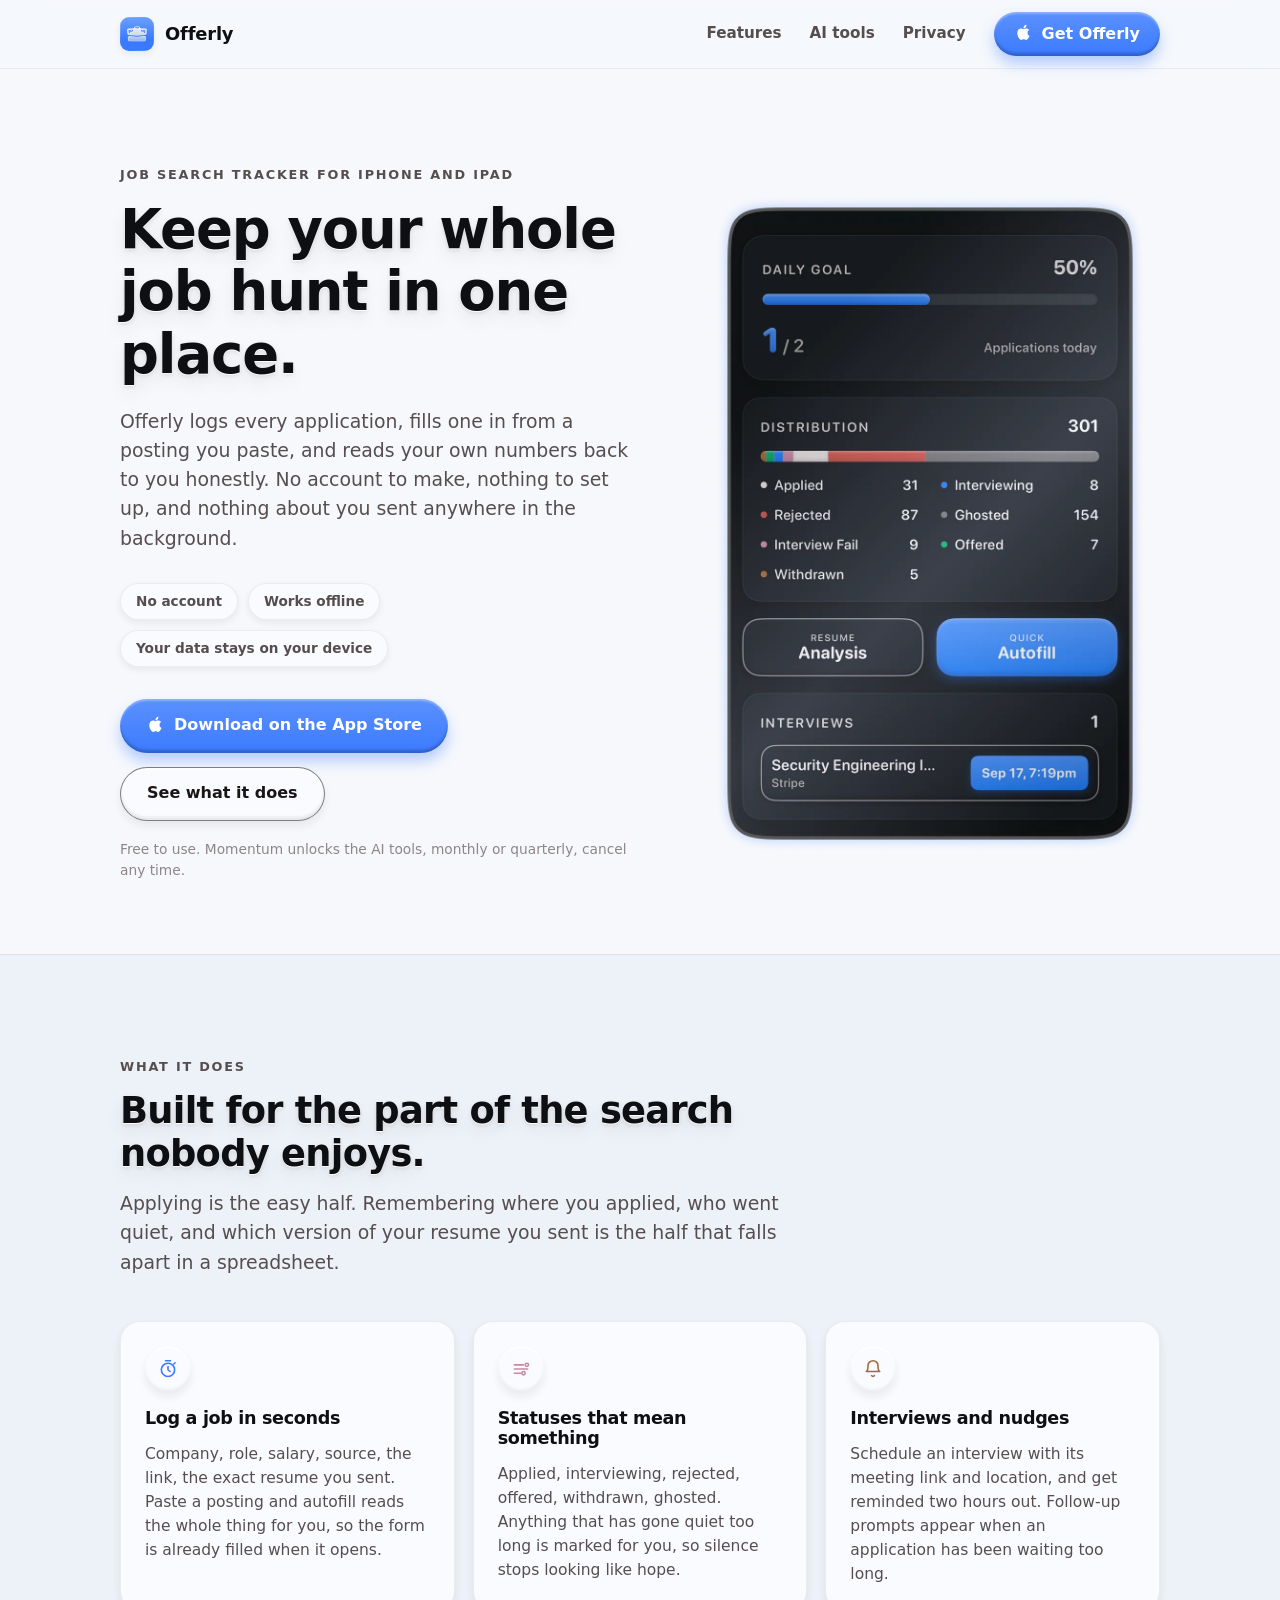
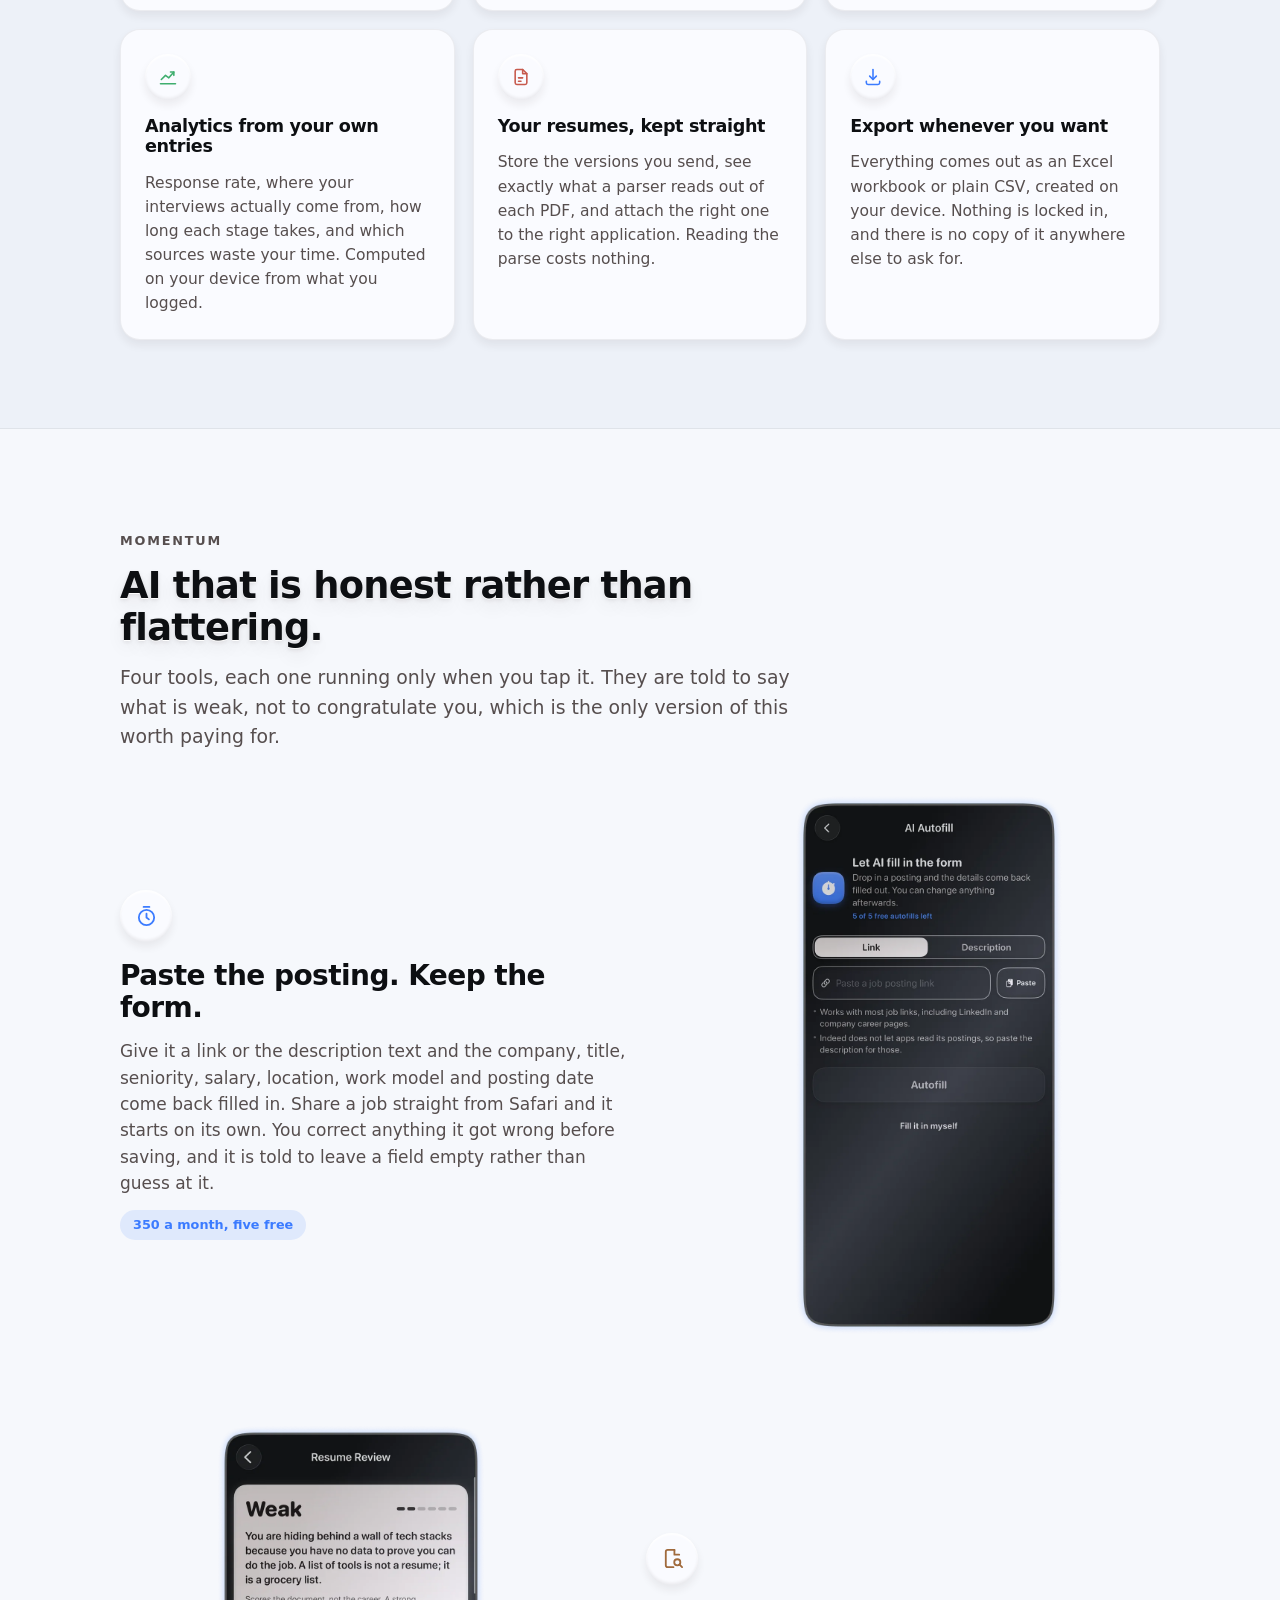
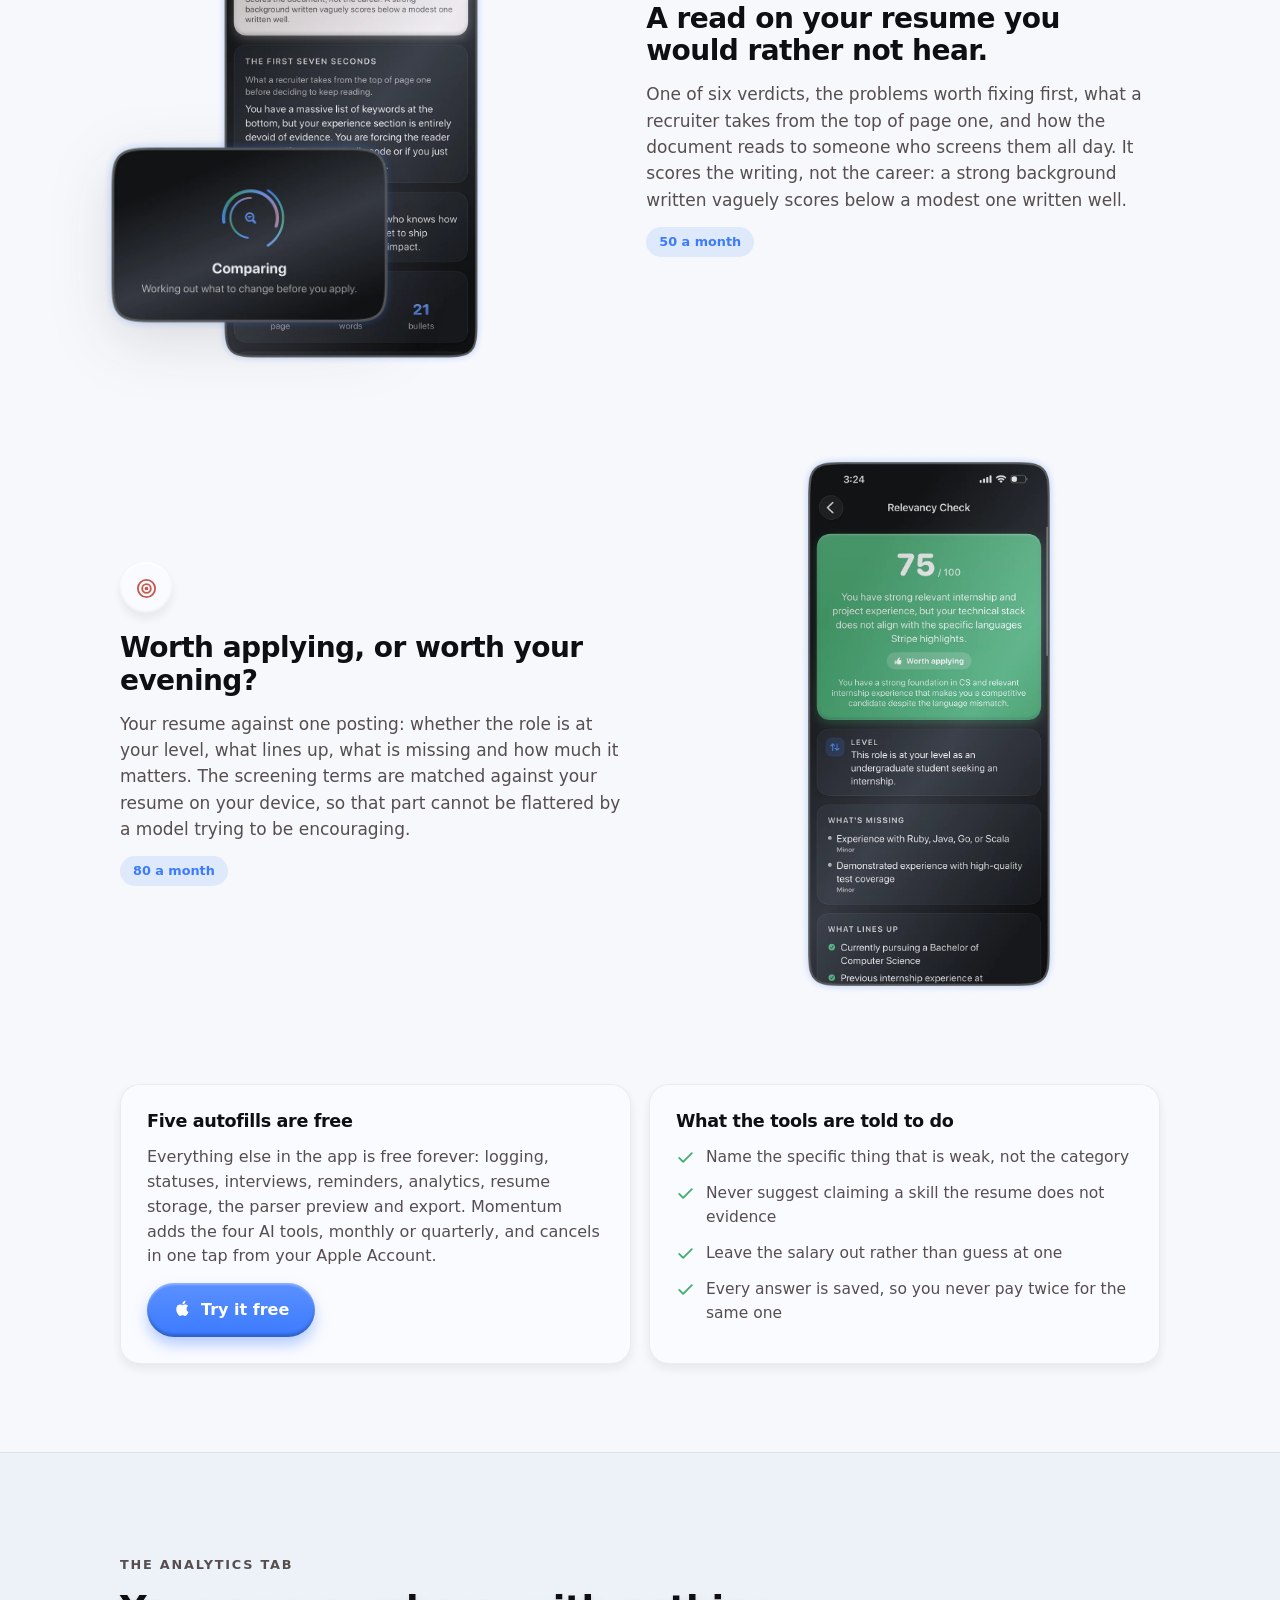
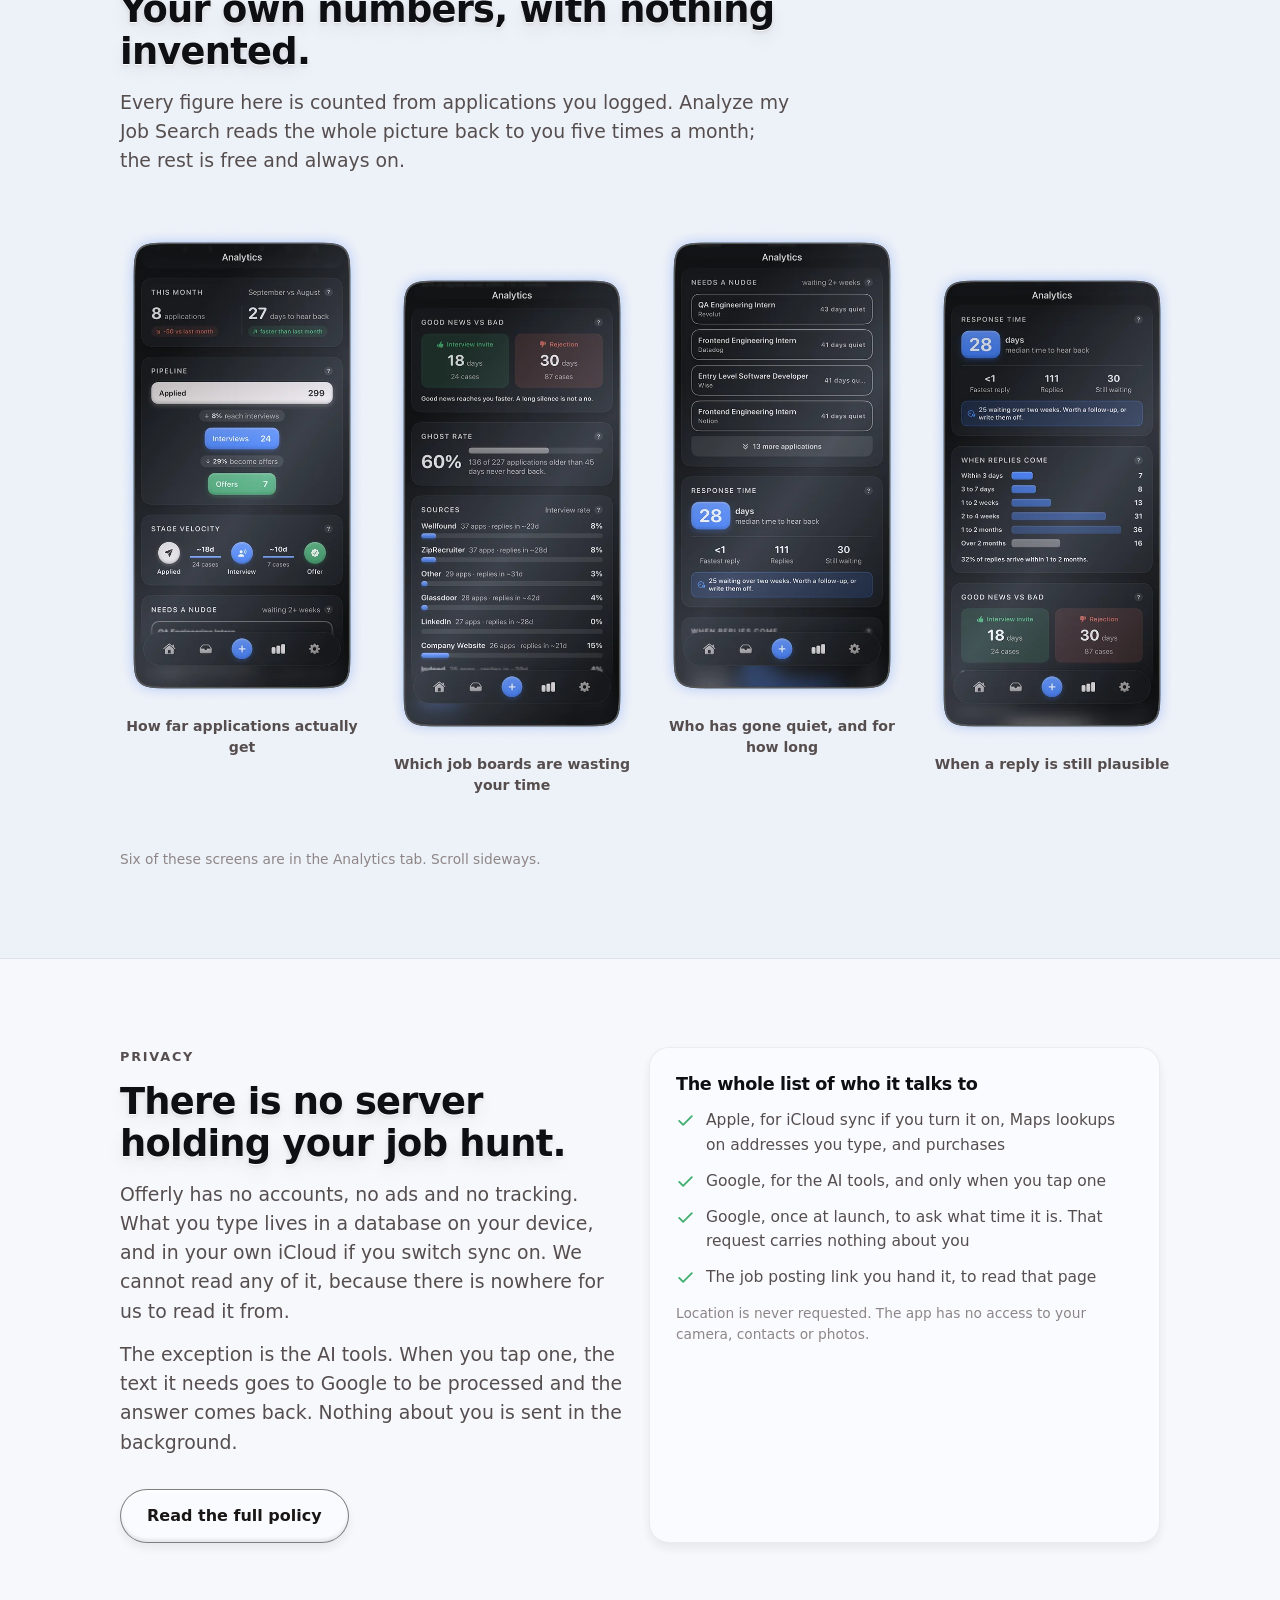
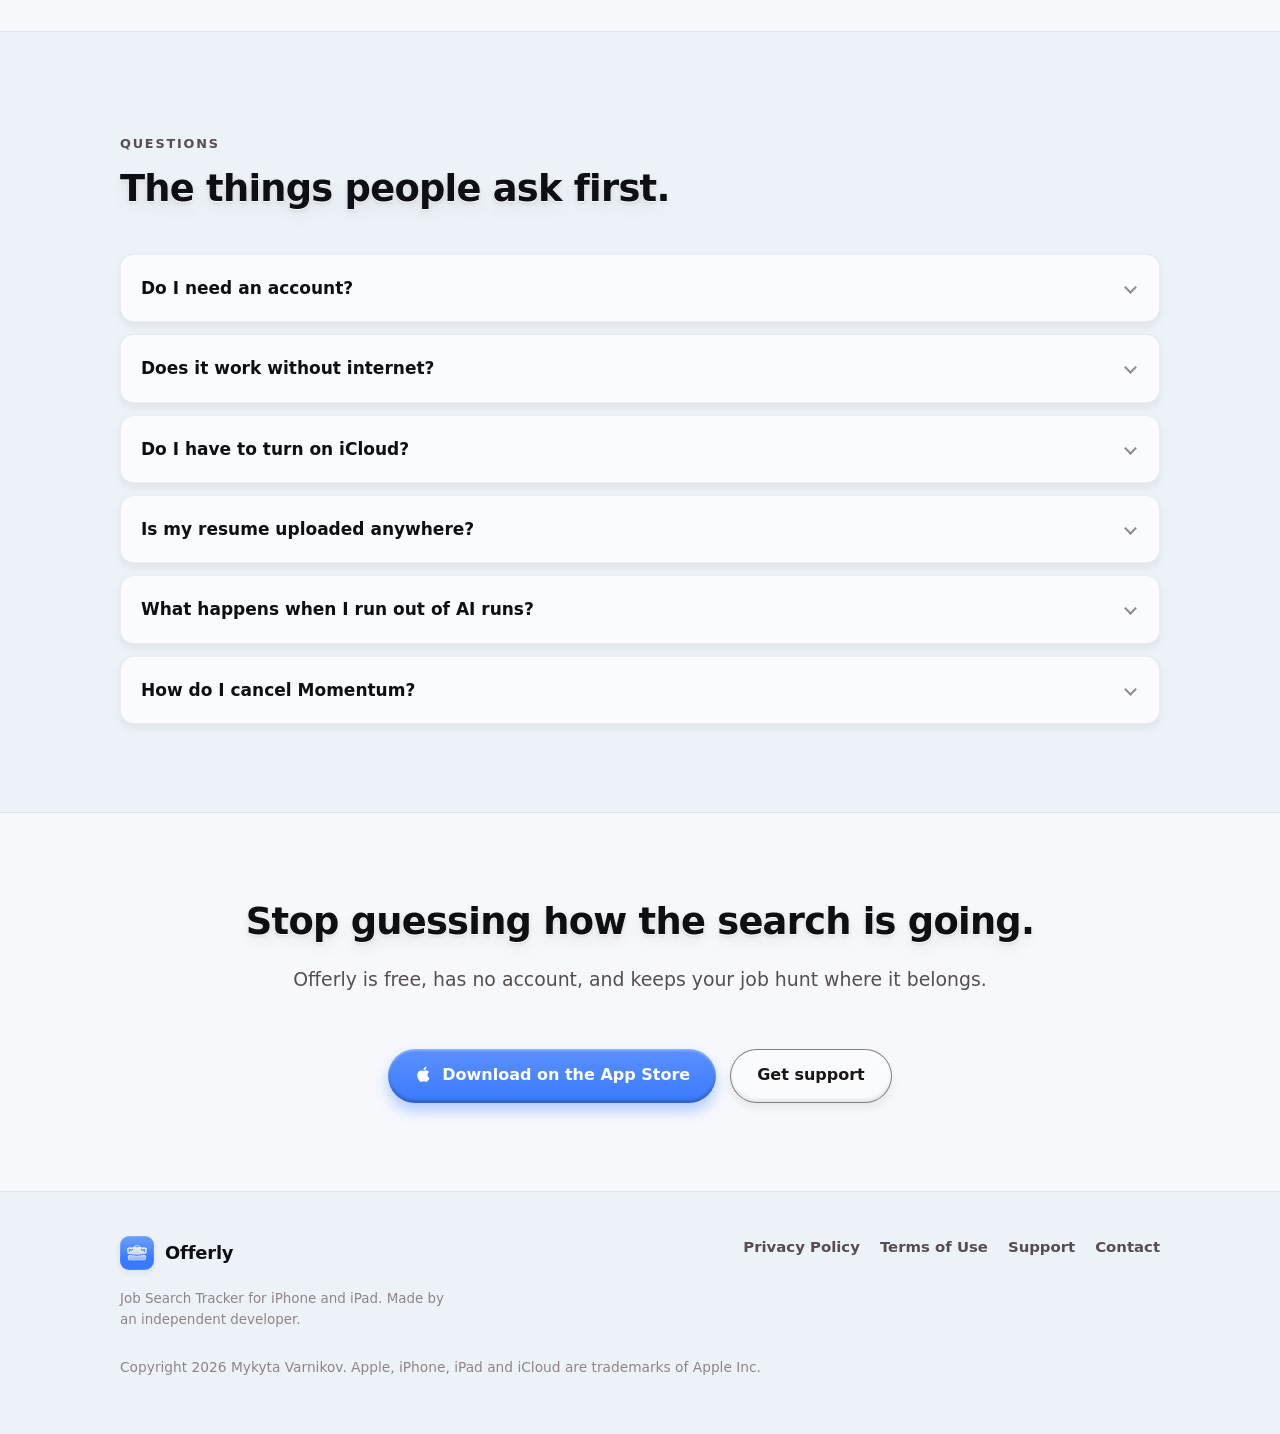
==== commit f90c7449: "Make the header button legible, and let search engines in The header button took its colour from the" ====
--- a/index.html
+++ b/index.html
@@ -14,9 +14,41 @@
 <meta name="twitter:card" content="summary_large_image">
 <meta name="theme-color" content="#F6F8FC" media="(prefers-color-scheme: light)">
 <meta name="theme-color" content="#0D0F12" media="(prefers-color-scheme: dark)">
+<meta name="apple-itunes-app" content="app-id=6758880781">
 <link rel="icon" href="assets/icon.png">
 <link rel="apple-touch-icon" href="assets/icon.png">
 <link rel="stylesheet" href="styles.css">
+<script type="application/ld+json">
+{
+  "@context": "https://schema.org",
+  "@type": "SoftwareApplication",
+  "name": "Offerly",
+  "alternateName": "Offerly \u2014 Job Search Tracker",
+  "applicationCategory": "BusinessApplication",
+  "applicationSubCategory": "Job Search Tracker",
+  "operatingSystem": "iOS 18.0 or later",
+  "url": "https://kaisse99.github.io/offerly/",
+  "downloadUrl": "https://apps.apple.com/app/offerly/id6758880781",
+  "installUrl": "https://apps.apple.com/app/offerly/id6758880781",
+  "description": "Offerly keeps every job application, interview and resume in one place, fills an application in from a posting you paste, and reads your own numbers back to you honestly. No account, no ads, and no server holding your data.",
+  "author": { "@type": "Person", "name": "Mykyta Varnikov" },
+  "offers": { "@type": "Offer", "price": "0", "priceCurrency": "USD" },
+  "featureList": [
+    "Track every job application, interview and offer",
+    "Autofill an application from a job posting link or text",
+    "Resume review and relevancy check against a posting",
+    "Response rates, ghost rate and pipeline analytics",
+    "Interview reminders and follow-up nudges",
+    "Export to Excel or CSV, with no account required"
+  ],
+  "screenshot": [
+    "https://kaisse99.github.io/offerly/assets/shots/home.webp",
+    "https://kaisse99.github.io/offerly/assets/shots/relevancy.webp",
+    "https://kaisse99.github.io/offerly/assets/shots/stats-pipeline.webp"
+  ],
+  "privacyPolicy": "https://kaisse99.github.io/offerly/privacy.html"
+}
+</script>
 </head>
 <body>
 <a class="skip" href="#main">Skip to content</a>
@@ -28,7 +60,7 @@
             <a class="hide-sm" href="#features">Features</a>
             <a class="hide-sm" href="#ai">AI tools</a>
             <a class="hide-sm" href="#privacy">Privacy</a>
-            <a class="btn btn-cobalt" href="https://apps.apple.com/app/offerly/id6758880781">Get Offerly</a>
+            <a class="btn btn-cobalt" href="https://apps.apple.com/app/offerly/id6758880781"><svg viewBox="0 0 24 24" aria-hidden="true"><path d="M17.05 12.54c-.02-2.4 1.96-3.55 2.05-3.61-1.12-1.63-2.86-1.86-3.48-1.89-1.48-.15-2.89.87-3.64.87-.75 0-1.91-.85-3.14-.83-1.61.02-3.1.94-3.93 2.38-1.68 2.91-.43 7.21 1.2 9.57.8 1.16 1.75 2.45 3 2.4 1.2-.05 1.66-.78 3.11-.78 1.45 0 1.86.78 3.13.75 1.29-.02 2.11-1.17 2.9-2.34.91-1.34 1.29-2.64 1.31-2.71-.03-.01-2.51-.96-2.53-3.81M14.72 5.4c.66-.81 1.11-1.93.99-3.05-.95.04-2.11.64-2.8 1.44-.61.71-1.15 1.85-1.01 2.94 1.06.08 2.15-.54 2.82-1.33"/></svg>Get Offerly</a>
         </nav>
     </div>
 </header>
@@ -47,7 +79,7 @@
                 <li>Your data stays on your device</li>
             </ul>
             <div class="hero-actions">
-                <a class="btn btn-cobalt" href="https://apps.apple.com/app/offerly/id6758880781">Download on the App Store</a>
+                <a class="btn btn-cobalt" href="https://apps.apple.com/app/offerly/id6758880781"><svg viewBox="0 0 24 24" aria-hidden="true"><path d="M17.05 12.54c-.02-2.4 1.96-3.55 2.05-3.61-1.12-1.63-2.86-1.86-3.48-1.89-1.48-.15-2.89.87-3.64.87-.75 0-1.91-.85-3.14-.83-1.61.02-3.1.94-3.93 2.38-1.68 2.91-.43 7.21 1.2 9.57.8 1.16 1.75 2.45 3 2.4 1.2-.05 1.66-.78 3.11-.78 1.45 0 1.86.78 3.13.75 1.29-.02 2.11-1.17 2.9-2.34.91-1.34 1.29-2.64 1.31-2.71-.03-.01-2.51-.96-2.53-3.81M14.72 5.4c.66-.81 1.11-1.93.99-3.05-.95.04-2.11.64-2.8 1.44-.61.71-1.15 1.85-1.01 2.94 1.06.08 2.15-.54 2.82-1.33"/></svg>Download on the App Store</a>
                 <a class="btn btn-outline" href="#features">See what it does</a>
             </div>
             <p class="fine hero-note">Free to use. Momentum unlocks the AI tools, monthly or quarterly, cancel any time.</p>
@@ -156,7 +188,7 @@
             <article class="card note">
                 <h3>Five autofills are free</h3>
                 <p class="lede" style="font-size:1rem">Everything else in the app is free forever: logging, statuses, interviews, reminders, analytics, resume storage, the parser preview and export. Momentum adds the four AI tools, monthly or quarterly, and cancels in one tap from your Apple Account.</p>
-                <a class="btn btn-cobalt" href="https://apps.apple.com/app/offerly/id6758880781" style="justify-self:start">Try it free</a>
+                <a class="btn btn-cobalt" href="https://apps.apple.com/app/offerly/id6758880781" style="justify-self:start"><svg viewBox="0 0 24 24" aria-hidden="true"><path d="M17.05 12.54c-.02-2.4 1.96-3.55 2.05-3.61-1.12-1.63-2.86-1.86-3.48-1.89-1.48-.15-2.89.87-3.64.87-.75 0-1.91-.85-3.14-.83-1.61.02-3.1.94-3.93 2.38-1.68 2.91-.43 7.21 1.2 9.57.8 1.16 1.75 2.45 3 2.4 1.2-.05 1.66-.78 3.11-.78 1.45 0 1.86.78 3.13.75 1.29-.02 2.11-1.17 2.9-2.34.91-1.34 1.29-2.64 1.31-2.71-.03-.01-2.51-.96-2.53-3.81M14.72 5.4c.66-.81 1.11-1.93.99-3.05-.95.04-2.11.64-2.8 1.44-.61.71-1.15 1.85-1.01 2.94 1.06.08 2.15-.54 2.82-1.33"/></svg>Try it free</a>
             </article>
             <article class="card note">
                 <h3>What the tools are told to do</h3>
@@ -284,7 +316,7 @@
         <h2>Stop guessing how the search is going.</h2>
         <p class="lede" style="text-align:center">Offerly is free, has no account, and keeps your job hunt where it belongs.</p>
         <div class="hero-actions">
-            <a class="btn btn-cobalt" href="https://apps.apple.com/app/offerly/id6758880781">Download on the App Store</a>
+            <a class="btn btn-cobalt" href="https://apps.apple.com/app/offerly/id6758880781"><svg viewBox="0 0 24 24" aria-hidden="true"><path d="M17.05 12.54c-.02-2.4 1.96-3.55 2.05-3.61-1.12-1.63-2.86-1.86-3.48-1.89-1.48-.15-2.89.87-3.64.87-.75 0-1.91-.85-3.14-.83-1.61.02-3.1.94-3.93 2.38-1.68 2.91-.43 7.21 1.2 9.57.8 1.16 1.75 2.45 3 2.4 1.2-.05 1.66-.78 3.11-.78 1.45 0 1.86.78 3.13.75 1.29-.02 2.11-1.17 2.9-2.34.91-1.34 1.29-2.64 1.31-2.71-.03-.01-2.51-.96-2.53-3.81M14.72 5.4c.66-.81 1.11-1.93.99-3.05-.95.04-2.11.64-2.8 1.44-.61.71-1.15 1.85-1.01 2.94 1.06.08 2.15-.54 2.82-1.33"/></svg>Download on the App Store</a>
             <a class="btn btn-outline" href="support.html">Get support</a>
         </div>
     </div>
--- a/styles.css
+++ b/styles.css
@@ -164,6 +164,7 @@
     transition: transform 0.18s cubic-bezier(0.32, 0.72, 0, 1), box-shadow 0.18s ease;
 }
 .btn:active { transform: scale(0.97); }
+.btn svg { width: 19px; height: 19px; flex: none; margin-top: -3px; fill: currentColor; }
 
 .btn-cobalt {
     background: linear-gradient(180deg, var(--accent-lift), var(--accent));
@@ -229,8 +230,8 @@
     box-shadow: 0 3px 7px var(--shadow);
 }
 .site-nav { margin-left: auto; display: flex; align-items: center; gap: clamp(14px, 2.5vw, 28px); }
-.site-nav a { color: var(--section); text-decoration: none; font-weight: 600; font-size: 0.95rem; }
-.site-nav a:hover { color: var(--ink-strong); }
+.site-nav a:not(.btn) { color: var(--section); text-decoration: none; font-weight: 600; font-size: 0.95rem; }
+.site-nav a:not(.btn):hover { color: var(--ink-strong); }
 .site-nav .btn { min-height: 44px; padding: 0 20px; }
 @media (max-width: 720px) {
     .site-nav .hide-sm { display: none; }
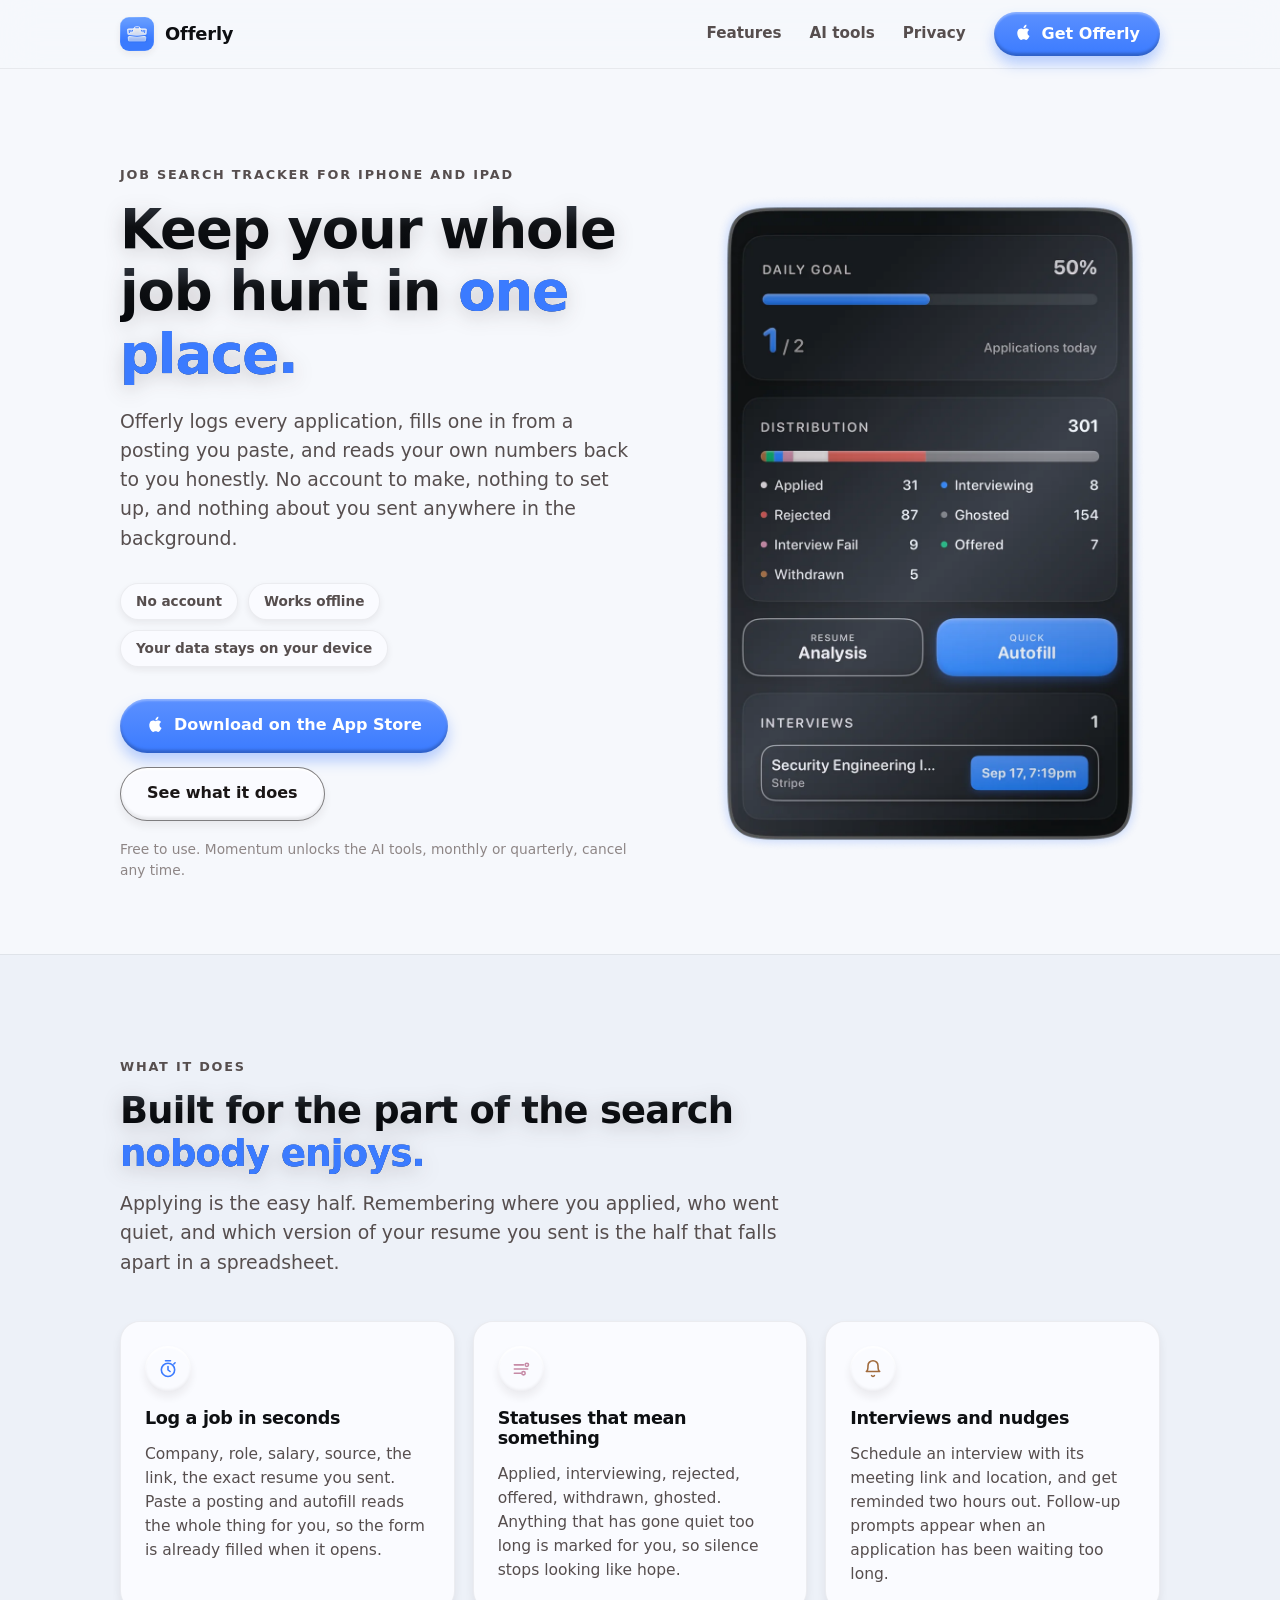
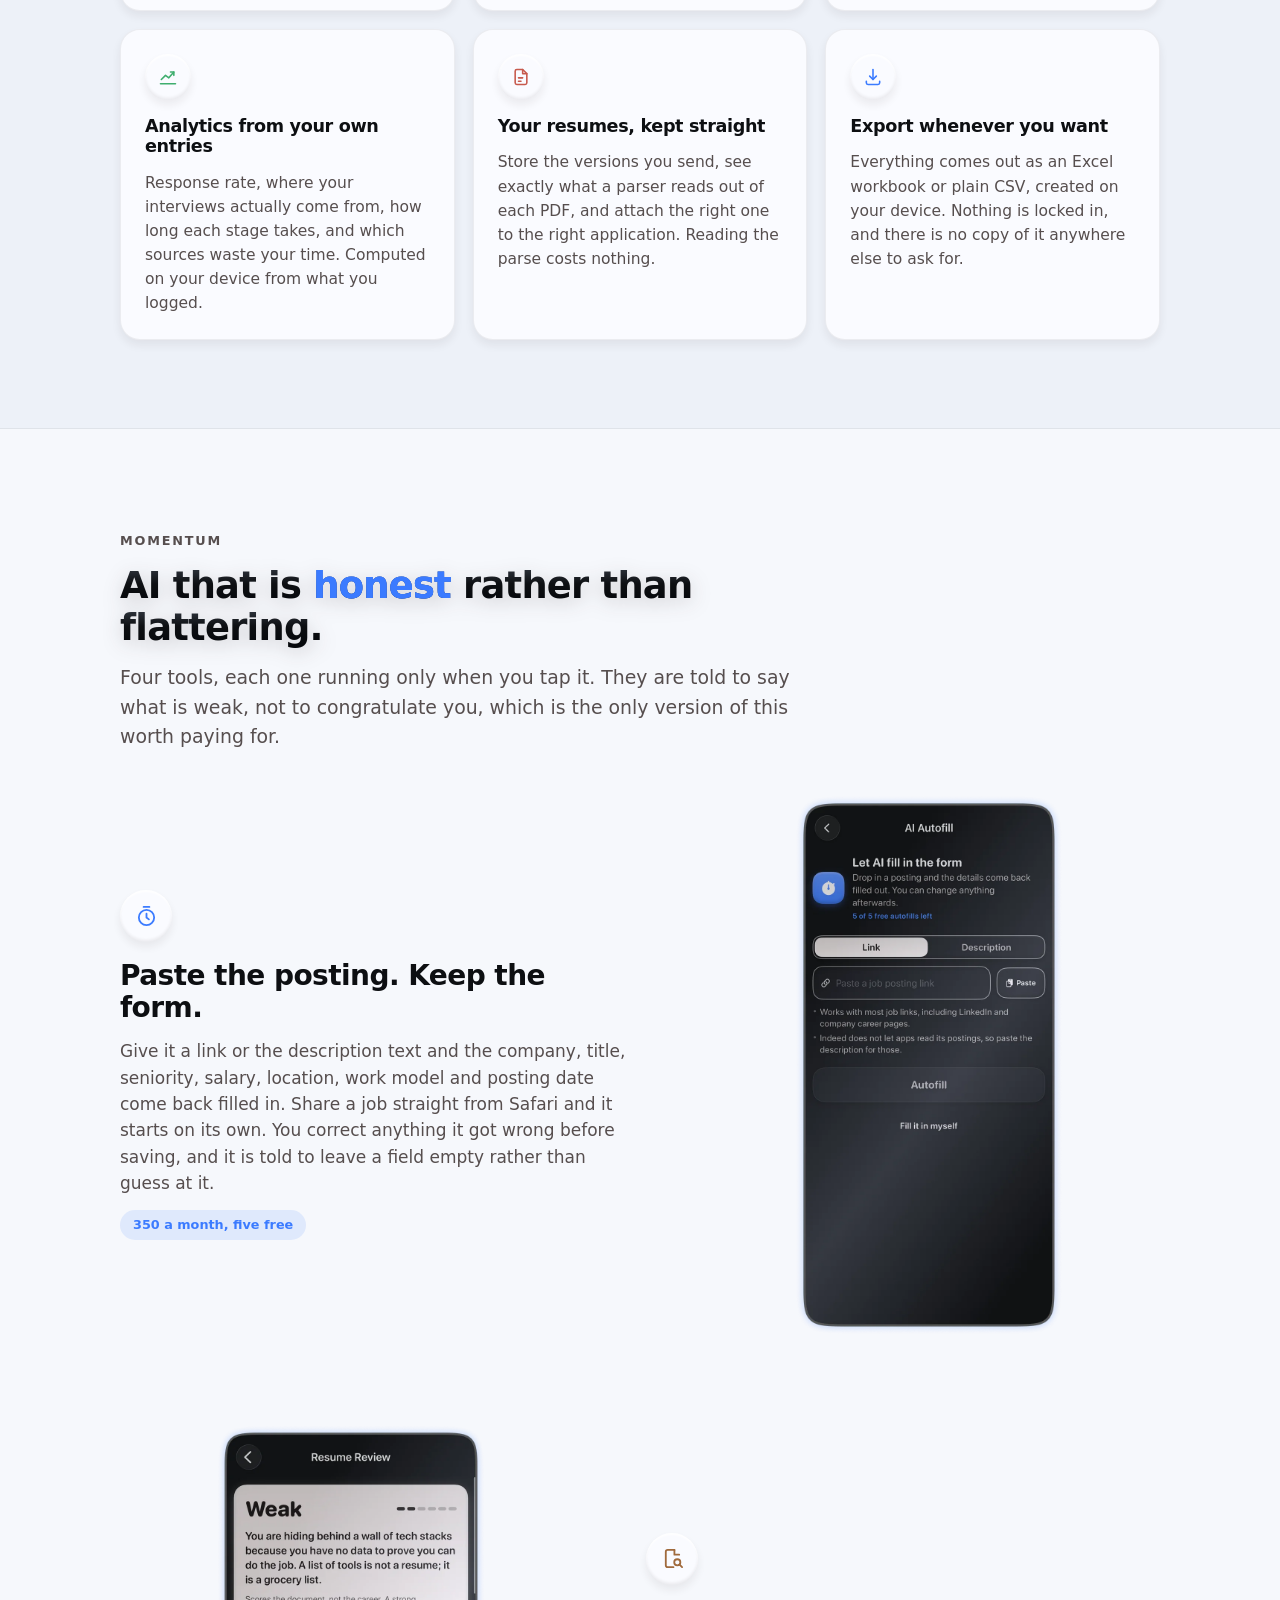
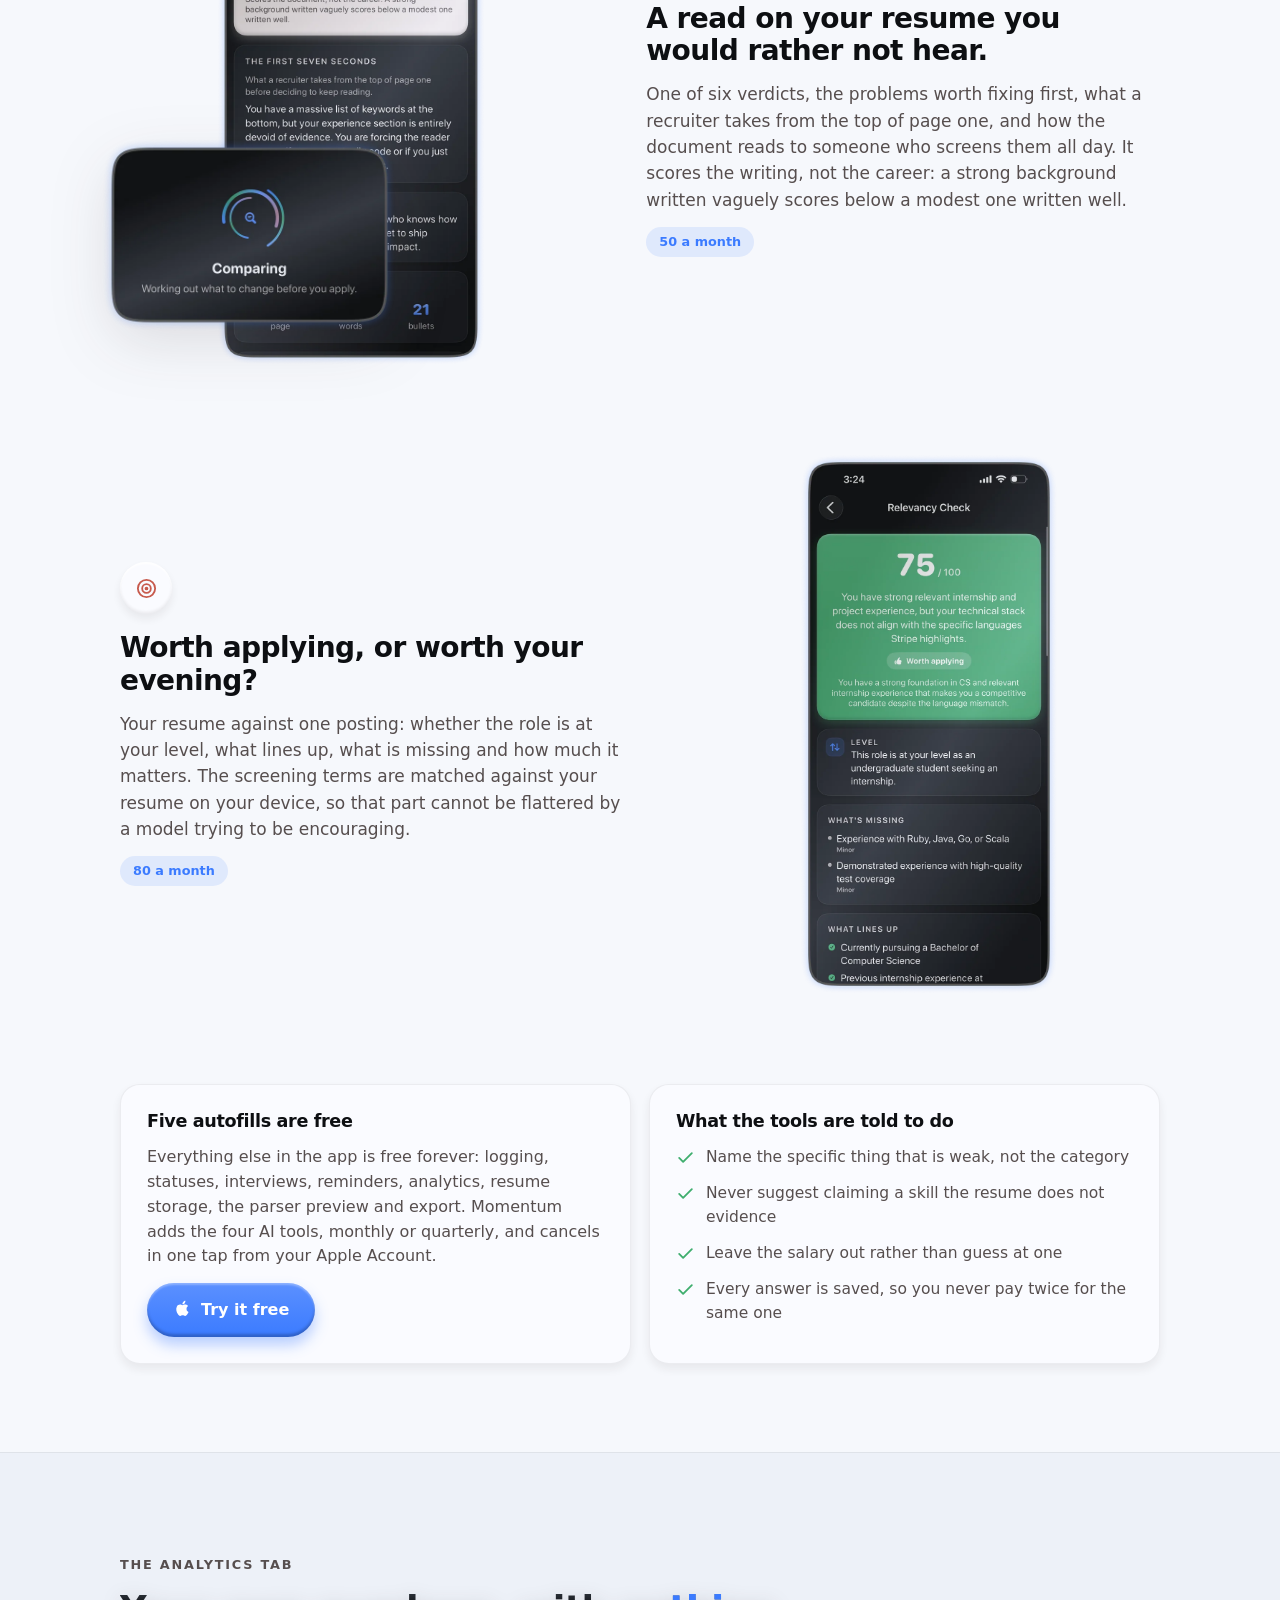
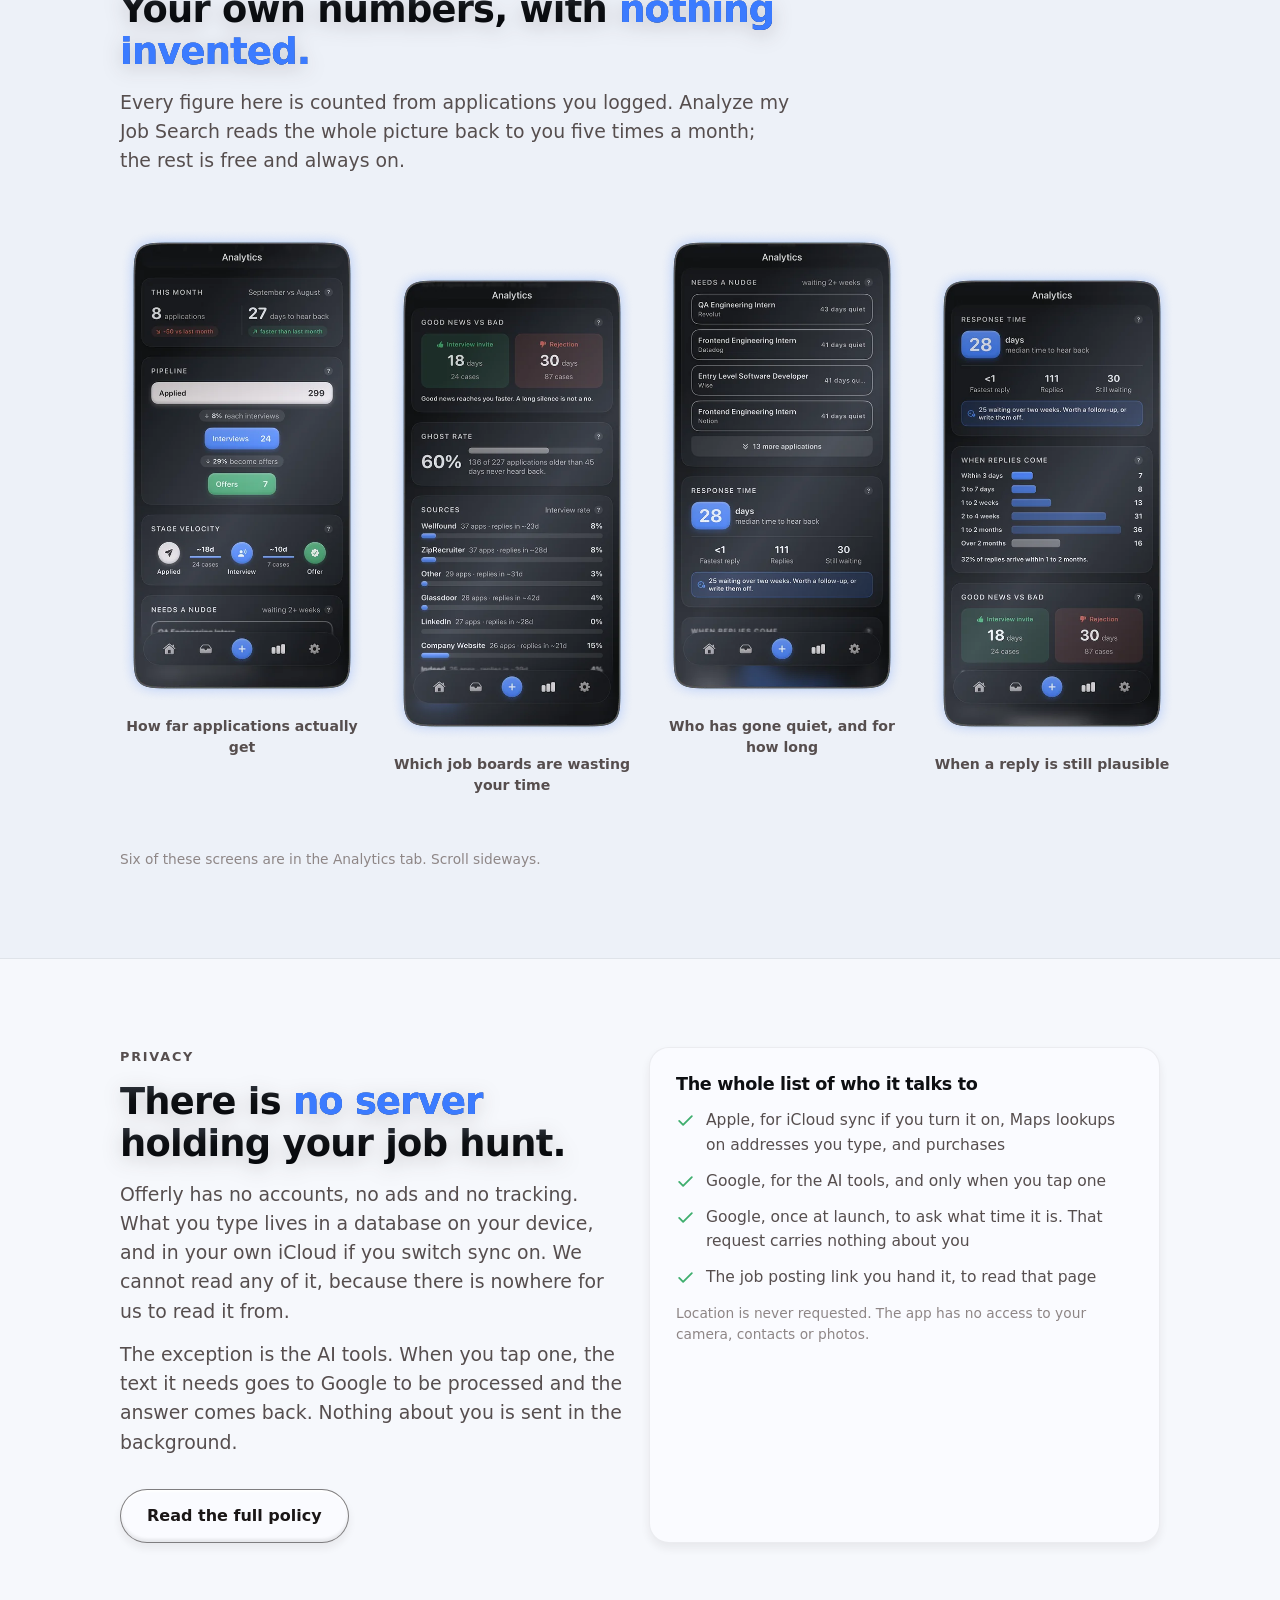
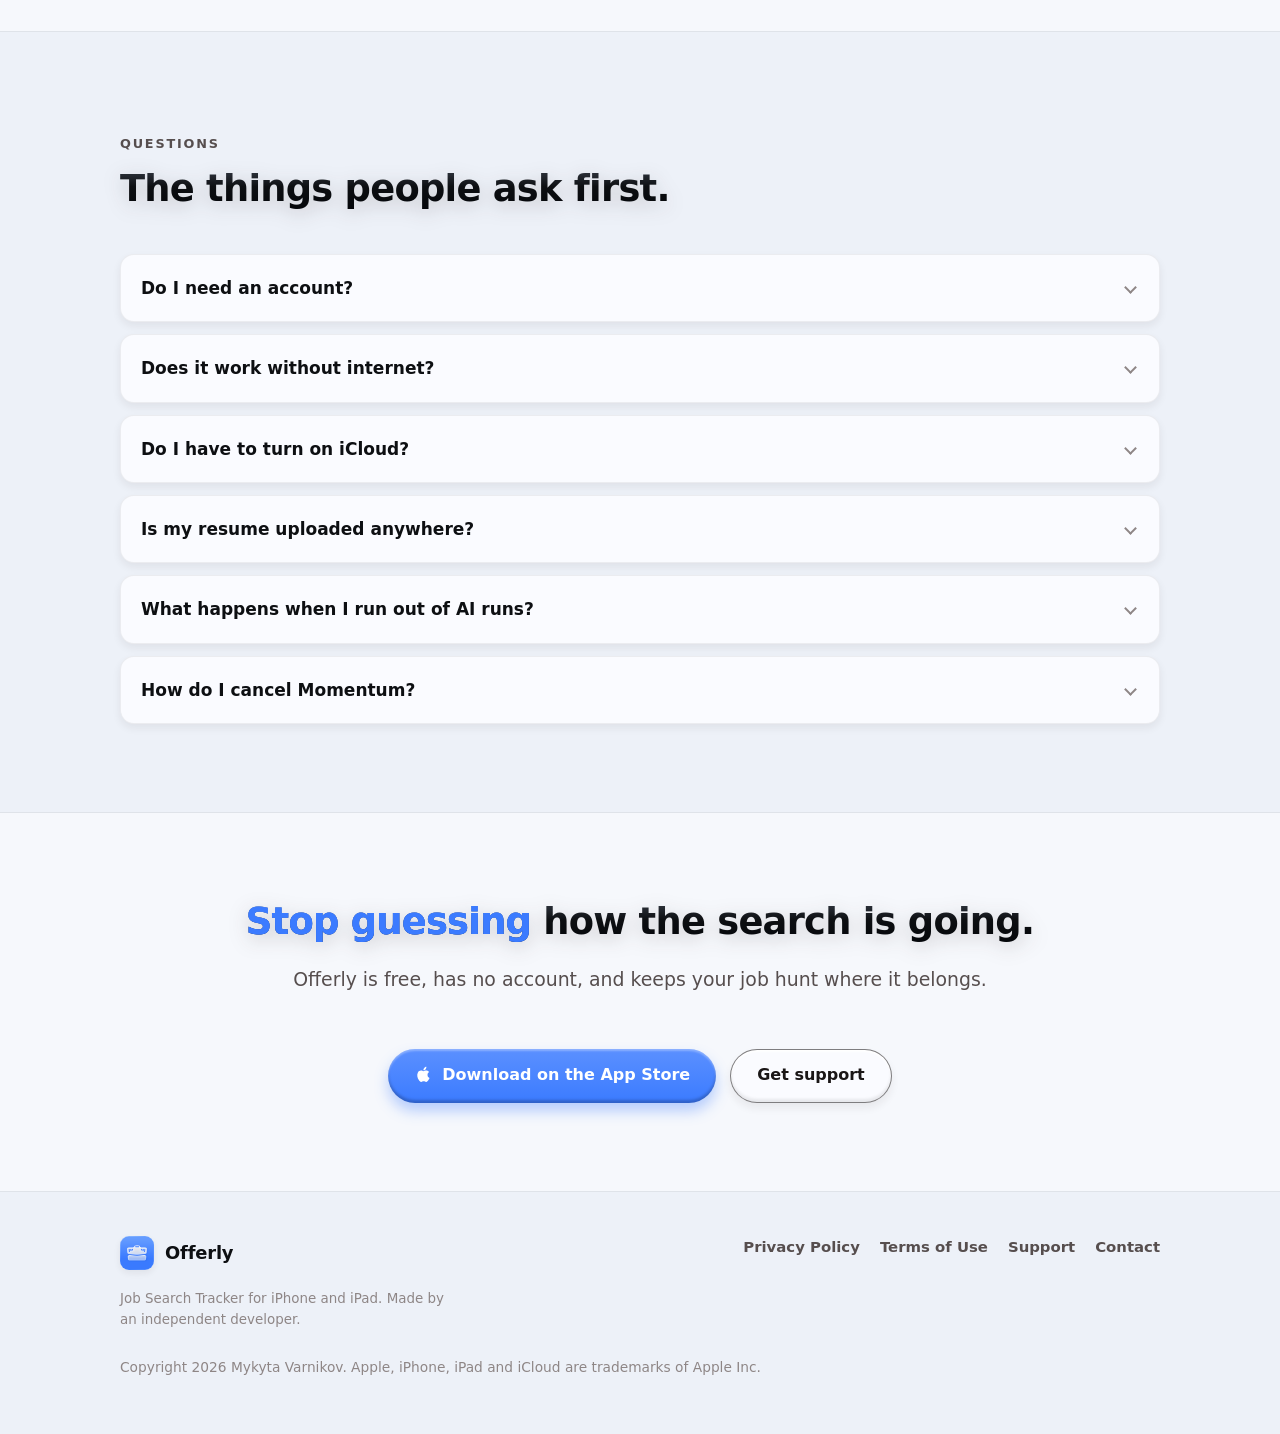
==== commit 6b8c710f: "Mould the headings properly, and plainer README Headings were carrying a drop shadow and calling it " ====
--- a/index.html
+++ b/index.html
@@ -71,7 +71,7 @@
     <div class="wrap">
         <div>
             <p class="eyebrow">Job Search Tracker for iPhone and iPad</p>
-            <h1>Keep your whole job hunt in one place.</h1>
+            <h1>Keep your whole job hunt in <span class="lux">one place.</span></h1>
             <p class="lede">Offerly logs every application, fills one in from a posting you paste, and reads your own numbers back to you honestly. No account to make, nothing to set up, and nothing about you sent anywhere in the background.</p>
             <ul class="pill-row">
                 <li>No account</li>
@@ -95,7 +95,7 @@
     <div class="wrap">
         <div class="band-head">
             <p class="eyebrow">What it does</p>
-            <h2>Built for the part of the search nobody enjoys.</h2>
+            <h2>Built for the part of the search <span class="lux">nobody enjoys.</span></h2>
             <p class="lede">Applying is the easy half. Remembering where you applied, who went quiet, and which version of your resume you sent is the half that falls apart in a spreadsheet.</p>
         </div>
 
@@ -143,7 +143,7 @@
     <div class="wrap">
         <div class="band-head">
             <p class="eyebrow">Momentum</p>
-            <h2>AI that is honest rather than flattering.</h2>
+            <h2>AI that is <span class="lux">honest</span> rather than flattering.</h2>
             <p class="lede">Four tools, each one running only when you tap it. They are told to say what is weak, not to congratulate you, which is the only version of this worth paying for.</p>
         </div>
 
@@ -207,7 +207,7 @@
     <div class="wrap">
         <div class="band-head">
             <p class="eyebrow">The Analytics tab</p>
-            <h2>Your own numbers, with nothing invented.</h2>
+            <h2>Your own numbers, with <span class="lux">nothing invented.</span></h2>
             <p class="lede">Every figure here is counted from applications you logged. Analyze my Job Search reads the whole picture back to you five times a month; the rest is free and always on.</p>
         </div>
     </div>
@@ -256,7 +256,7 @@
         <div class="split">
             <div>
                 <p class="eyebrow">Privacy</p>
-                <h2>There is no server holding your job hunt.</h2>
+                <h2>There is <span class="lux">no server</span> holding your job hunt.</h2>
                 <p class="lede" style="margin-top:14px">Offerly has no accounts, no ads and no tracking. What you type lives in a database on your device, and in your own iCloud if you switch sync on. We cannot read any of it, because there is nowhere for us to read it from.</p>
                 <p class="lede" style="margin-top:14px">The exception is the AI tools. When you tap one, the text it needs goes to Google to be processed and the answer comes back. Nothing about you is sent in the background.</p>
                 <div class="hero-actions">
@@ -313,7 +313,7 @@
 
 <section class="band">
     <div class="wrap cta">
-        <h2>Stop guessing how the search is going.</h2>
+        <h2><span class="lux">Stop guessing</span> how the search is going.</h2>
         <p class="lede" style="text-align:center">Offerly is free, has no account, and keeps your job hunt where it belongs.</p>
         <div class="hero-actions">
             <a class="btn btn-cobalt" href="https://apps.apple.com/app/offerly/id6758880781"><svg viewBox="0 0 24 24" aria-hidden="true"><path d="M17.05 12.54c-.02-2.4 1.96-3.55 2.05-3.61-1.12-1.63-2.86-1.86-3.48-1.89-1.48-.15-2.89.87-3.64.87-.75 0-1.91-.85-3.14-.83-1.61.02-3.1.94-3.93 2.38-1.68 2.91-.43 7.21 1.2 9.57.8 1.16 1.75 2.45 3 2.4 1.2-.05 1.66-.78 3.11-.78 1.45 0 1.86.78 3.13.75 1.29-.02 2.11-1.17 2.9-2.34.91-1.34 1.29-2.64 1.31-2.71-.03-.01-2.51-.96-2.53-3.81M14.72 5.4c.66-.81 1.11-1.93.99-3.05-.95.04-2.11.64-2.8 1.44-.61.71-1.15 1.85-1.01 2.94 1.06.08 2.15-.54 2.82-1.33"/></svg>Download on the App Store</a>
--- a/styles.css
+++ b/styles.css
@@ -32,6 +32,13 @@
     --type-rim: rgba(255, 255, 255, 0.95);
     --type-shade: rgba(43, 31, 31, 0.11);
     --type-shade-far: rgba(43, 31, 31, 0.07);
+    --type-top: #343A44;
+    --type-bot: #04060A;
+    --type-cast: rgba(43, 31, 31, 0.20);
+    --lux-top: #8FB4FF;
+    --lux-bot: #2A5FD0;
+    --lux-cast: rgba(29, 54, 110, 0.30);
+    --lux-glow: rgba(59, 123, 255, 0.40);
 
     --radius: 20px;
     --radius-sm: 14px;
@@ -62,12 +69,19 @@
         --type-rim: rgba(255, 255, 255, 0.10);
         --type-shade: rgba(0, 0, 0, 0.50);
         --type-shade-far: rgba(0, 0, 0, 0.32);
+        --type-top: #FFFFFF;
+        --type-bot: #AEB8C9;
+        --type-cast: rgba(0, 0, 0, 0.60);
+        --lux-top: #A8C8FF;
+        --lux-bot: #2F6BE0;
+        --lux-cast: rgba(0, 0, 0, 0.55);
+        --lux-glow: rgba(93, 146, 255, 0.48);
     }
 }
 
 *, *::before, *::after { box-sizing: border-box; }
 
-html { -webkit-text-size-adjust: 100%; scroll-behavior: smooth; }
+html { -webkit-text-size-adjust: 100%; scroll-behavior: smooth; overflow-x: clip; }
 
 @media (prefers-reduced-motion: reduce) {
     html { scroll-behavior: auto; }
@@ -83,6 +97,8 @@
     font-size: 17px;
     line-height: 1.55;
     -webkit-font-smoothing: antialiased;
+    overflow-x: clip;
+    overflow-wrap: break-word;
 }
 
 img { max-width: 100%; display: block; }
@@ -96,6 +112,40 @@
         0 2px 4px var(--type-shade),
         0 9px 18px var(--type-shade-far);
 }
+
+@supports (background-clip: text) or (-webkit-background-clip: text) {
+    h1, h2, .clay-type {
+        background-image: linear-gradient(
+            180deg,
+            var(--type-top) 0%,
+            var(--ink-strong) 44%,
+            var(--type-bot) 100%
+        );
+        background-size: 100% 1.16em;
+        background-repeat: repeat-y;
+        -webkit-background-clip: text;
+        background-clip: text;
+        color: transparent;
+        text-shadow: none;
+        filter: drop-shadow(0 5px 10px var(--type-cast));
+    }
+
+    .lux {
+        background-image: linear-gradient(
+            180deg,
+            var(--lux-top) 0%,
+            var(--accent) 52%,
+            var(--lux-bot) 100%
+        );
+        background-size: 100% 1.16em;
+        background-repeat: repeat-y;
+        -webkit-background-clip: text;
+        background-clip: text;
+        color: transparent;
+    }
+}
+
+.lux { color: var(--accent); }
 h1 { font-size: clamp(2.1rem, 5.4vw, 3.4rem); font-weight: 800; }
 h2 { font-size: clamp(1.6rem, 3.6vw, 2.3rem); font-weight: 800; }
 h3 { font-size: 1.1rem; font-weight: 700; }
